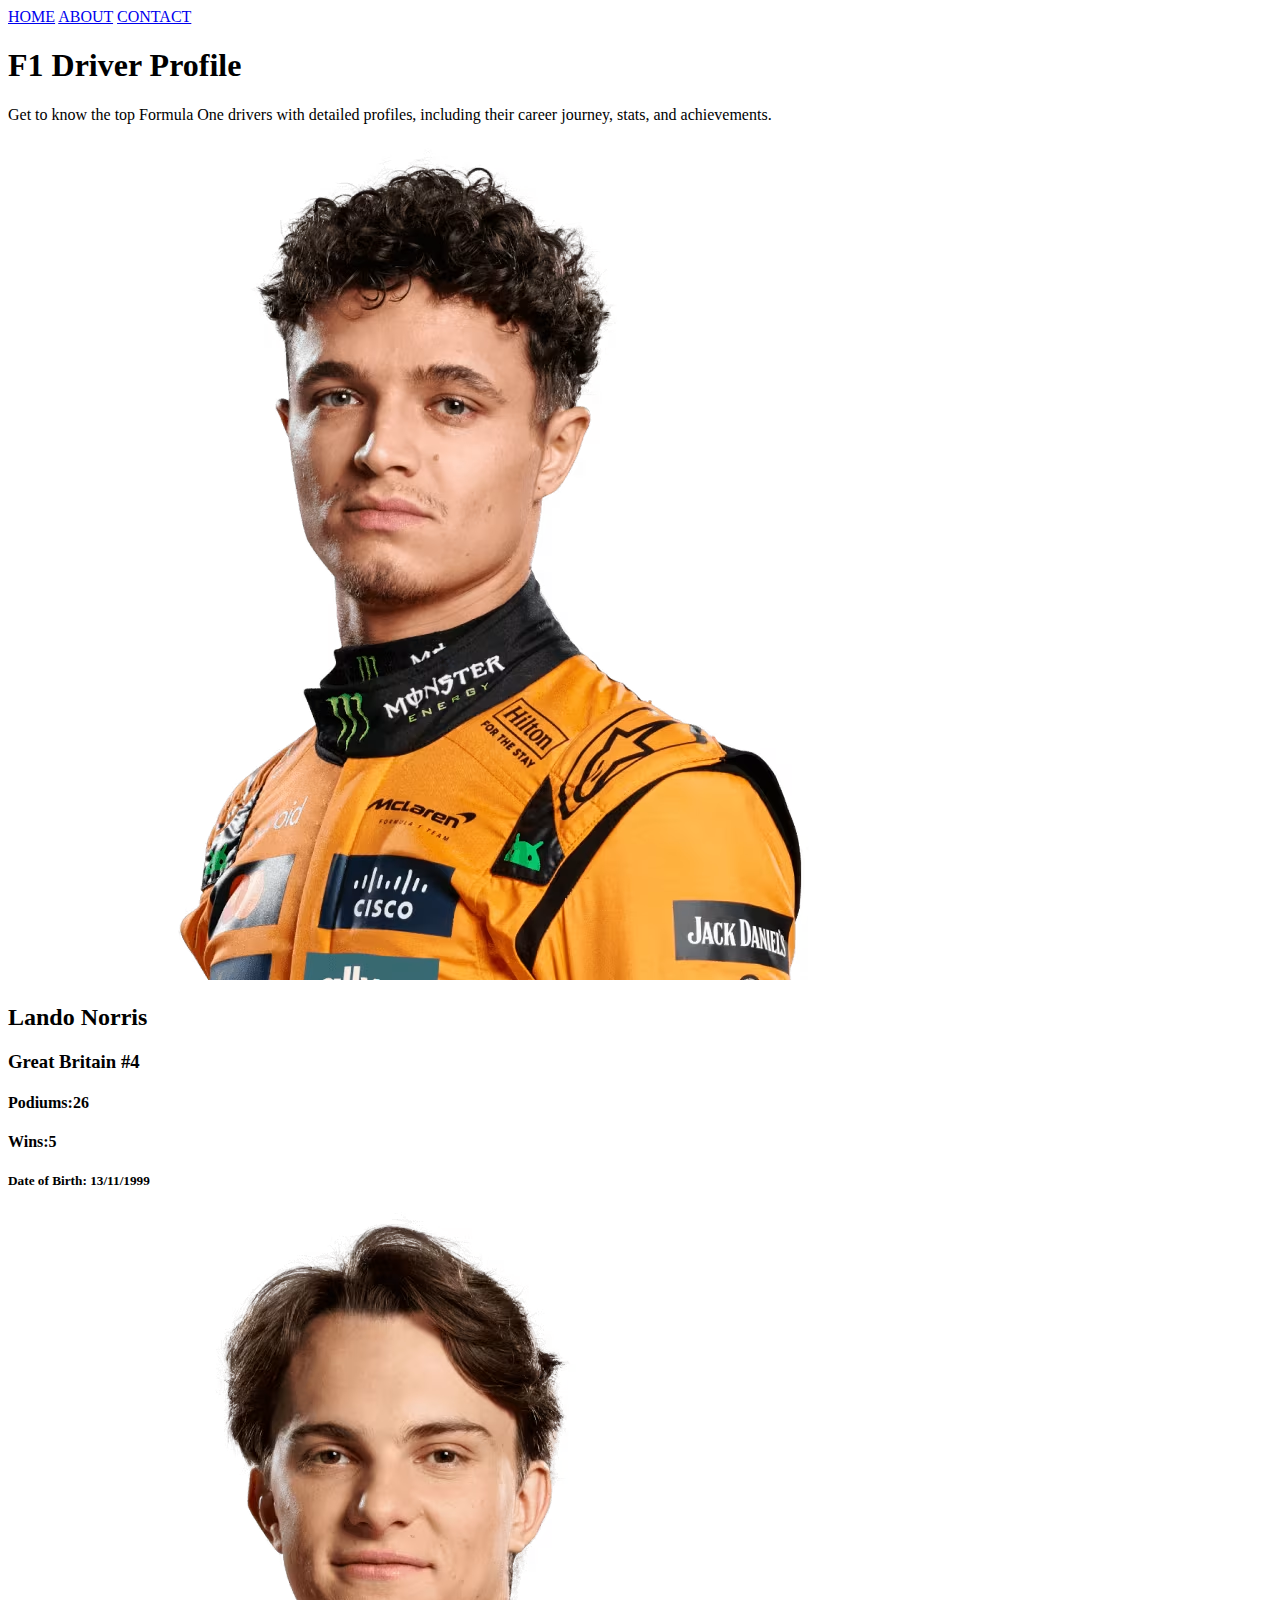
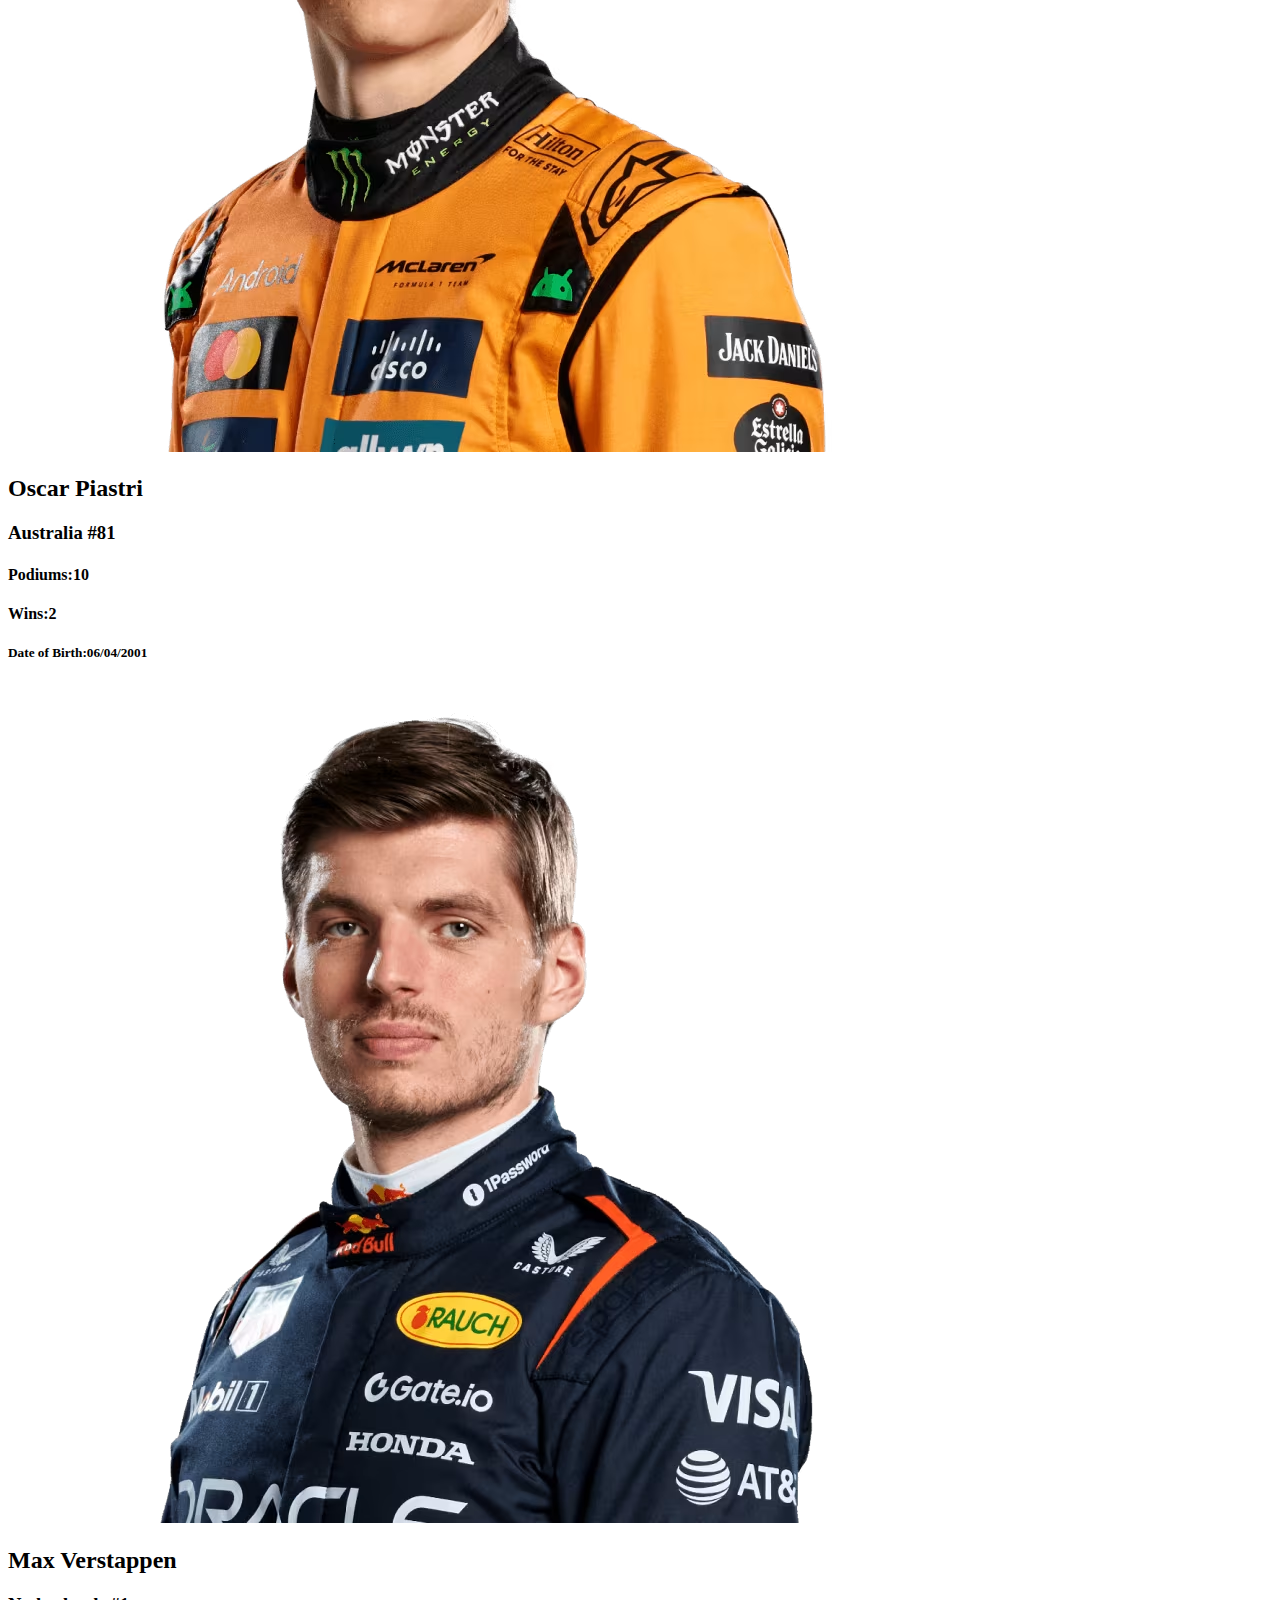
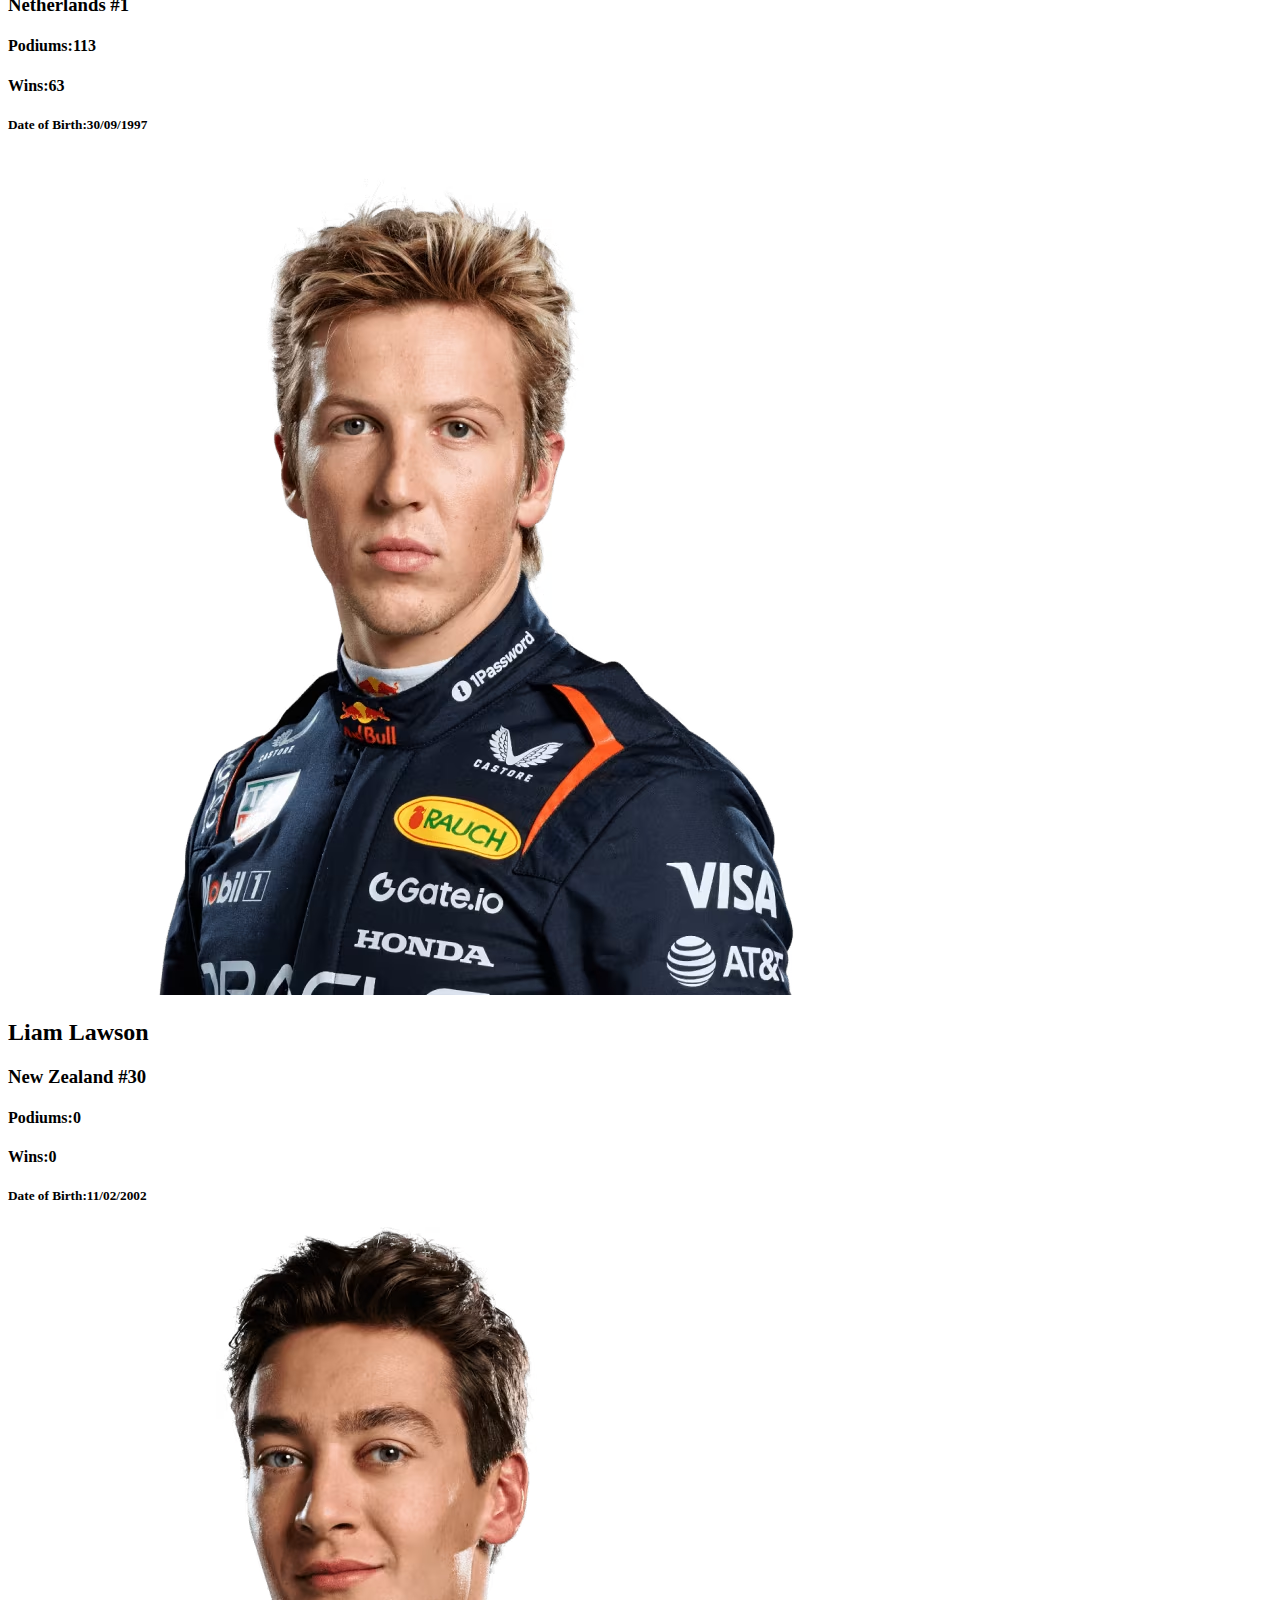
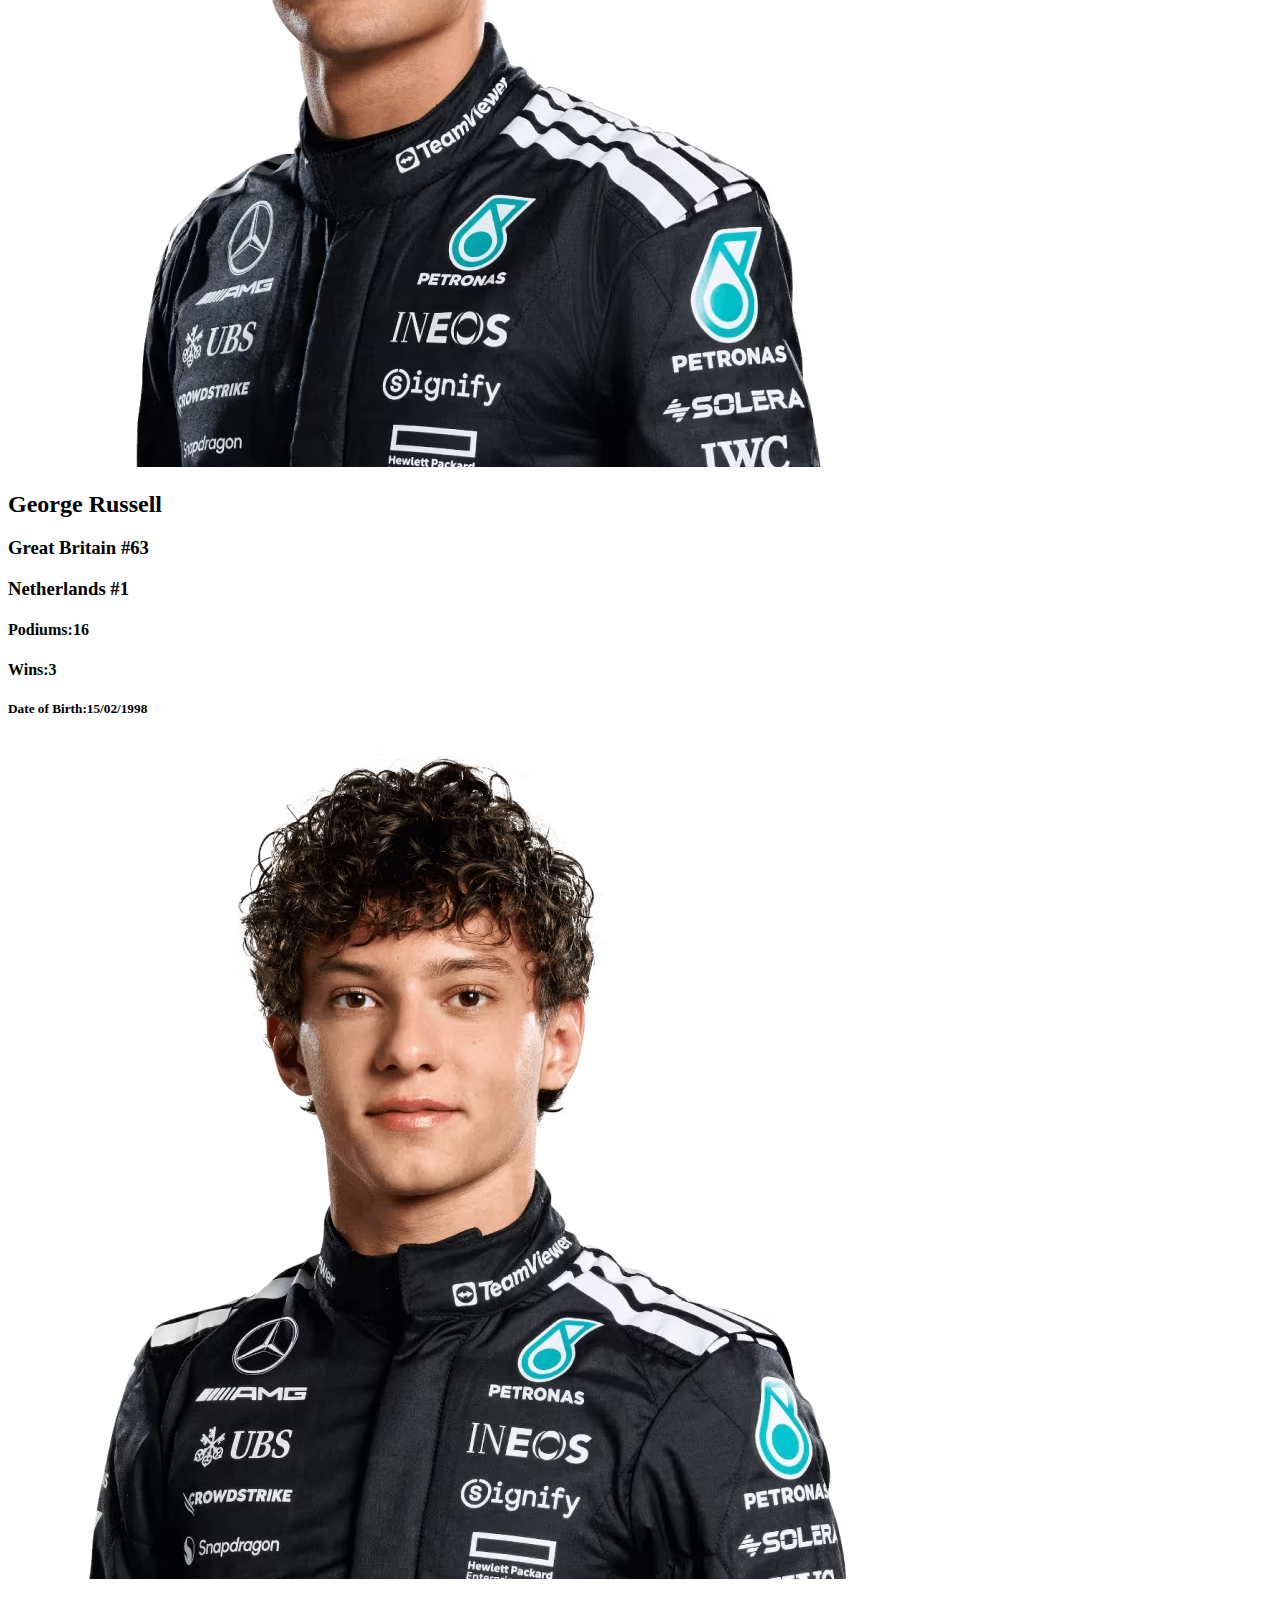
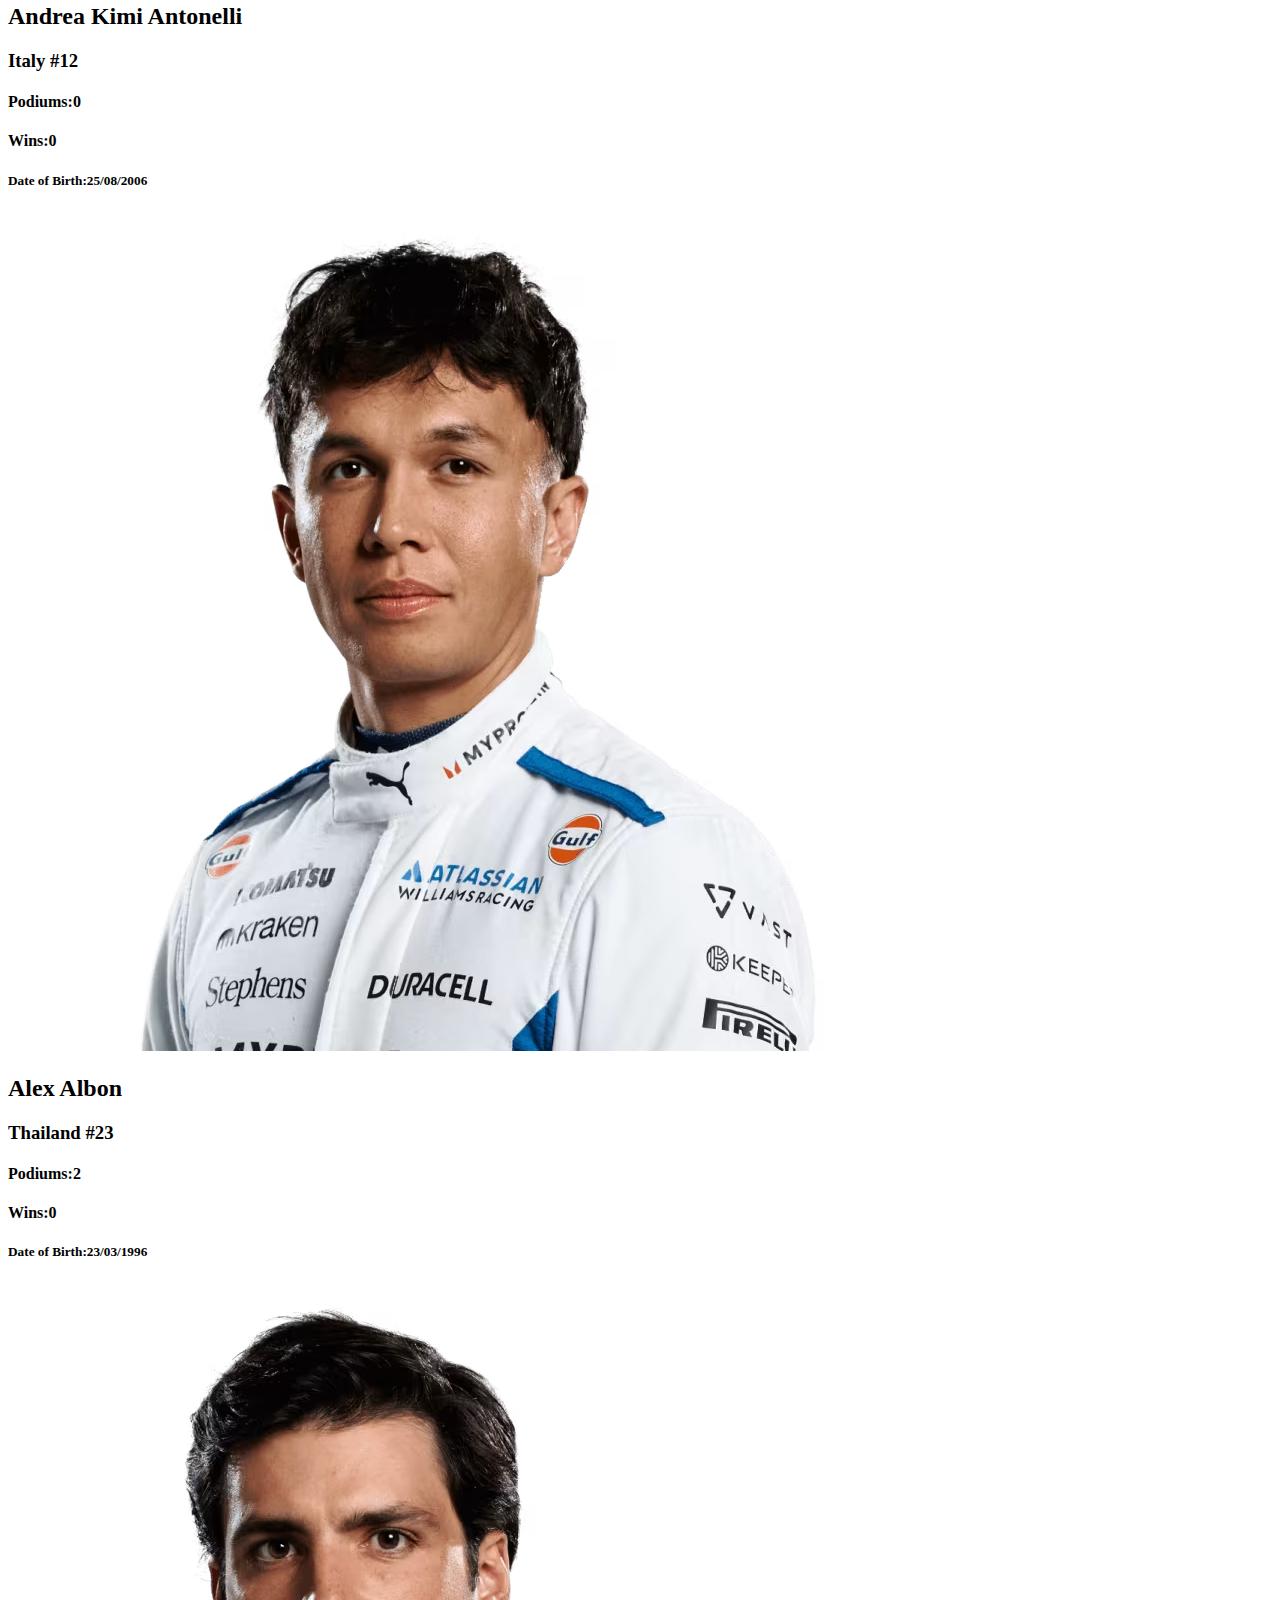
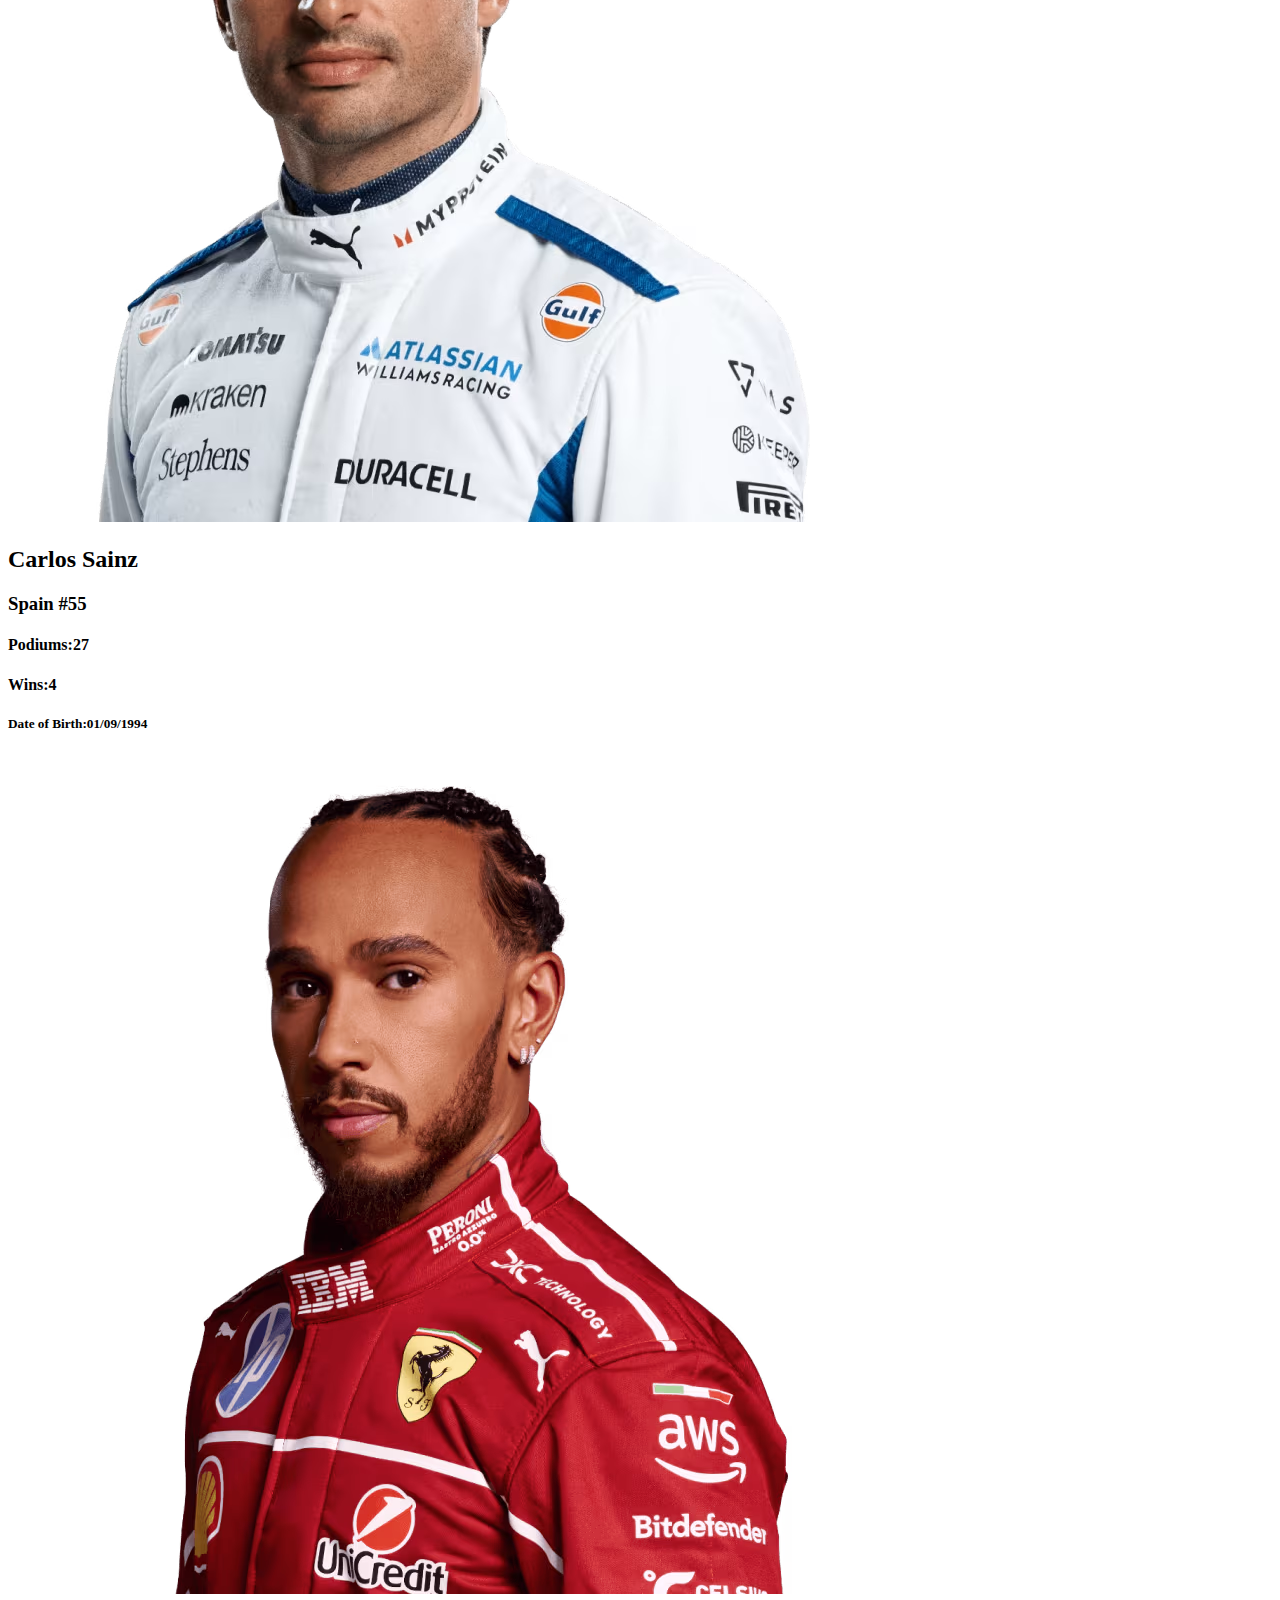
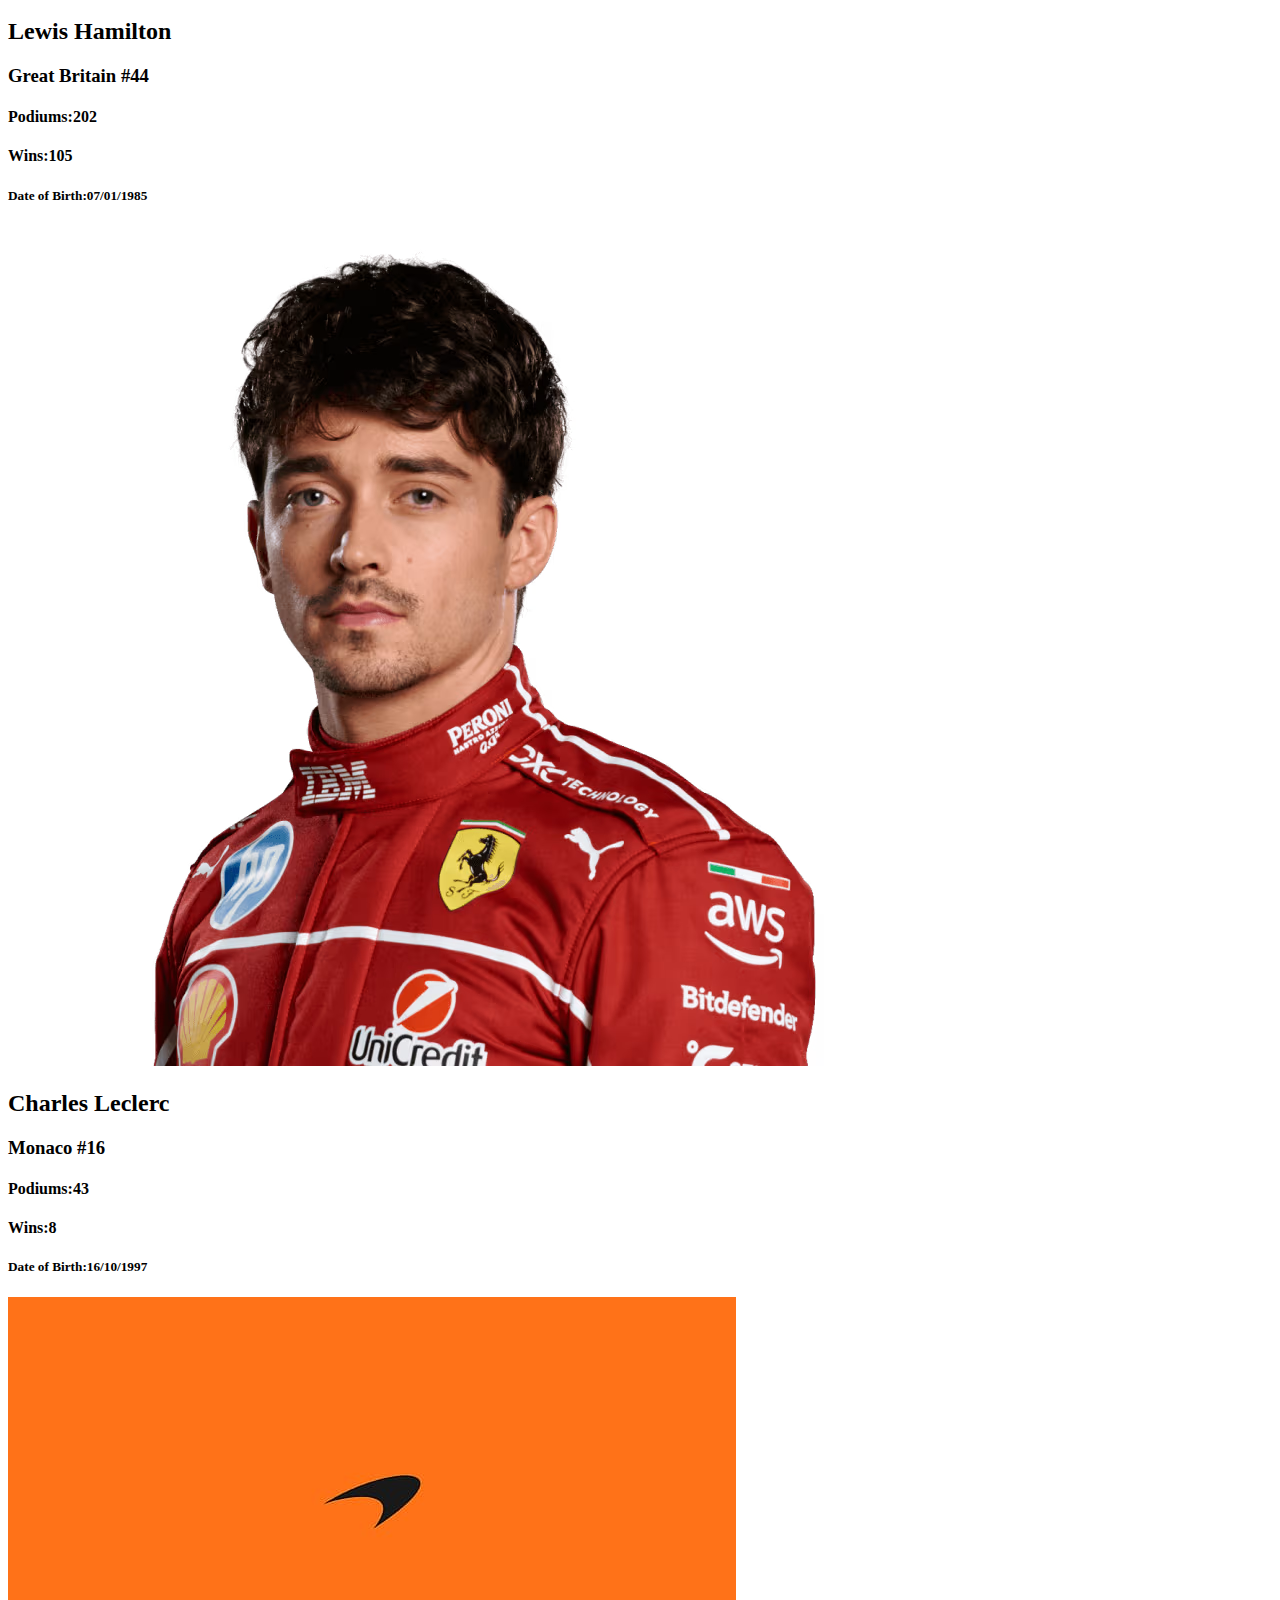
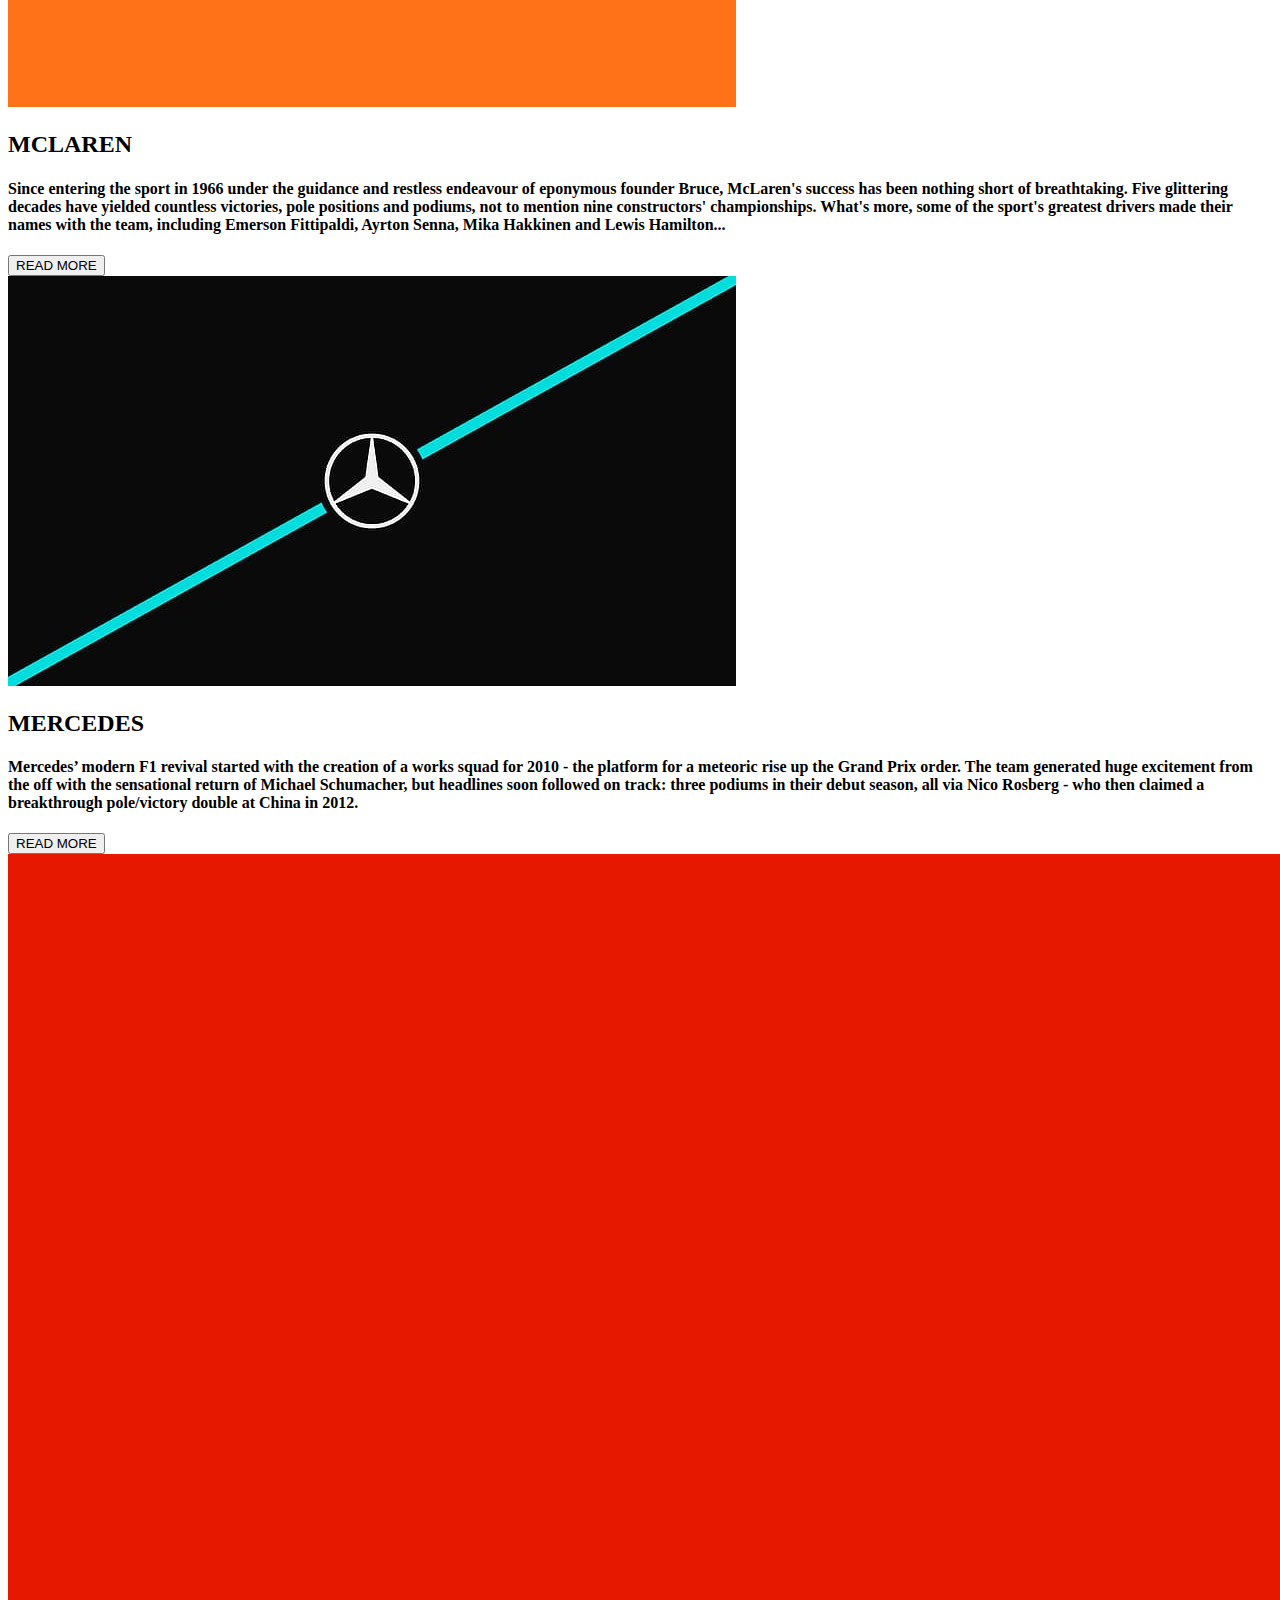
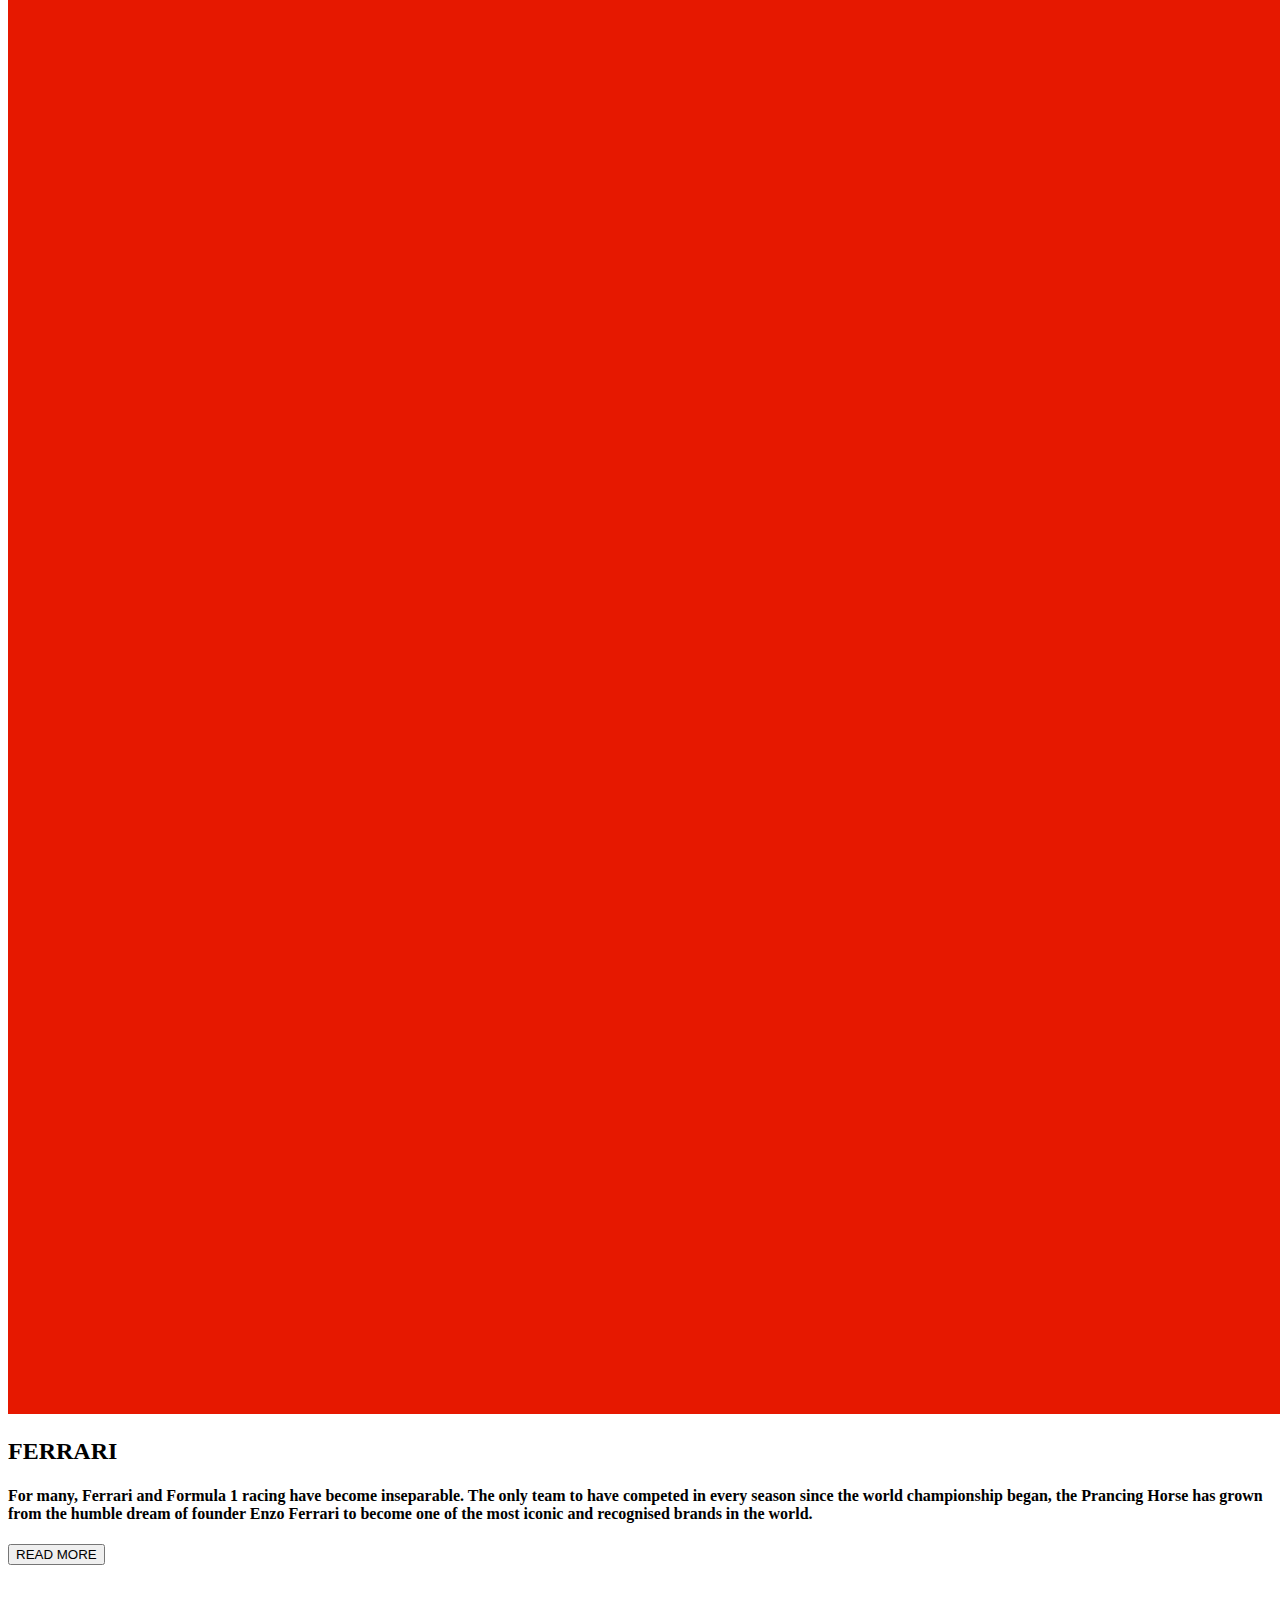
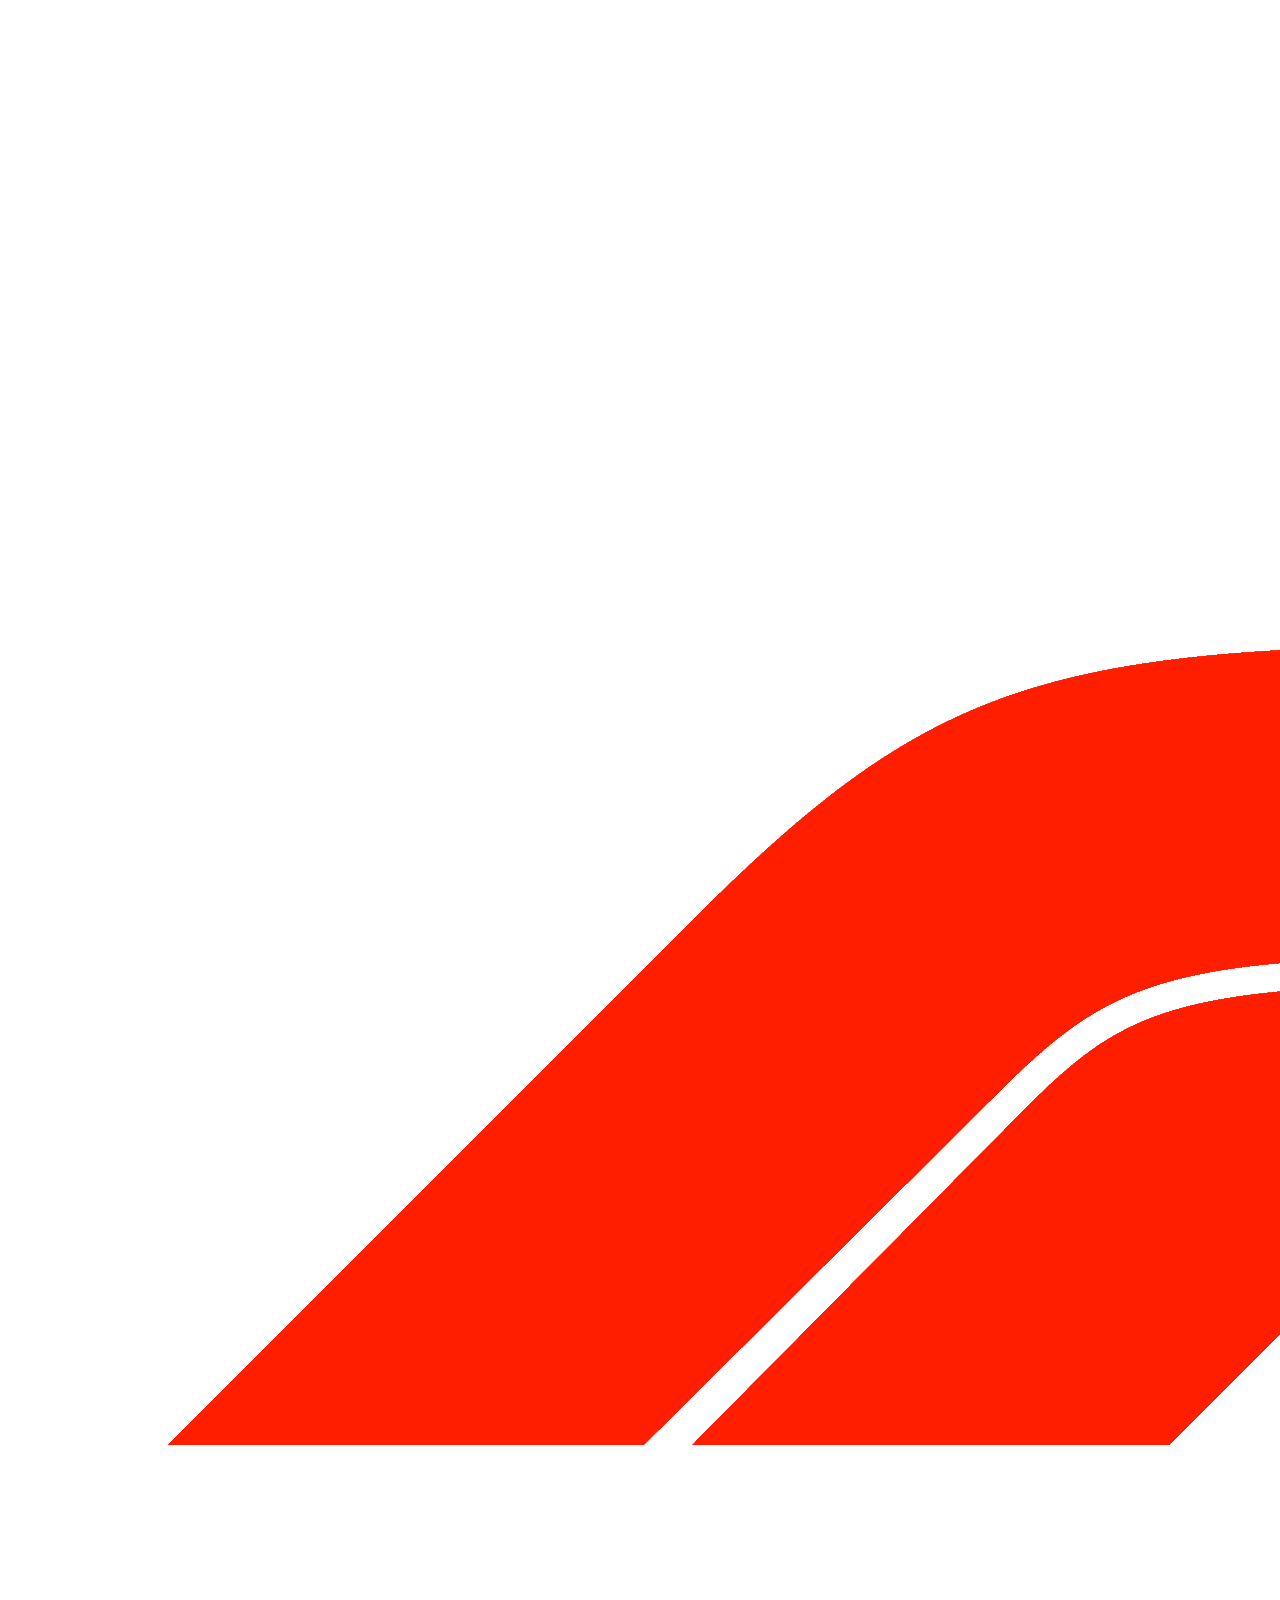
==== about.html @ 9f8935da "initial commit" ====
<!DOCTYPE html>
<html lang="en">
<head>
    <meta charset="UTF-8">
    <meta name="viewport" content="width=device-width, initial-scale=1.0">
    <title>About</title>
</head>
<link rel="stylesheet" href="About.css">
<body>
    
<div class="section-one">
    <div class="header">
        <a href="HOme.html">HOME</a>
        <a href="about.html">ABOUT</a>
        <a href="contact.html">CONTACT</a>
    </div>
</div>


<div class="About">
    <div class="box">
        <h1 class="f1">F1 Driver Profile</h1>
        <p> Get to know the top Formula One drivers with detailed profiles, including their career journey, stats, and achievements. </p>
        </div>
    </div>





    <div class="section-two">
        <div class="box">
                <img src="Lando.avif" alt="">
            </div>
            <div class="box">
                <h2 class="mc">Lando Norris</h2>
                <h3>Great Britain #4</h3>
                <h4>Podiums:26</h4>
                <h4>Wins:5</h4>
                <h5>Date of Birth: 13/11/1999</h5>
                
            
            </div>
            
    
            <div class="box">
                <img src="oscpia01.avif" alt="">
            </div>
            <div class="box">
                <h2 class="mc">Oscar Piastri </h2>
                <h3>Australia #81</h3>
                <h4>Podiums:10</h4>
                <h4>Wins:2</h4>
                <h5>Date of Birth:06/04/2001</h5>
            
            </div>
        </div>

        <div class="section-two">
            <div class="box">
                    <img src="maxver01.avif" alt="">
                </div>
                <div class="box">
                    <h2 class="rbc">Max Verstappen</h2>
                    <h3>Netherlands #1</h3>
                    <h4>Podiums:113</h4>
                    <h4>Wins:63</h4>
                    <h5>Date of Birth:30/09/1997</h5>
                
                </div>
        
                <div class="box">
                    <img src="lialaw01.avif" alt="">
                </div>
                <div class="box">
                    <h2 class="rbc">Liam Lawson</h2>
                    <h3>New Zealand #30</h3>
                    
                    <h4>Podiums:0</h4>
                    <h4>Wins:0</h4>
                    <h5>Date of Birth:11/02/2002</h5>
                
                </div>
            </div>

            <div class="section-two">
                <div class="box">
                        <img src="georus01.avif" alt="">
                    </div>
                    <div class="box">
                        <h2 class="mer">George Russell</h2>
                        <h3>Great Britain #63</h3>
                        <h3>Netherlands #1</h3>
                        <h4>Podiums:16</h4>
                        <h4>Wins:3</h4>
                        <h5>Date of Birth:15/02/1998</h5>
                    
                    </div>
            
                    <div class="box">
                        <img src="andant01.avif" alt="">
                    </div>
                    <div class="box">
                        <h2 class="mer">Andrea Kimi Antonelli</h2>
                        <h3>Italy #12</h3>
                        <h4>Podiums:0</h4>
                        <h4>Wins:0</h4>
                        <h5>Date of Birth:25/08/2006</h5>
                    
                    
                    </div>
                </div>

                <div class="section-two">
                    <div class="box">
                            <img src="alealb01.avif" alt="">
                        </div>
                        <div class="box">
                            <h2 class="wil">Alex Albon</h2>
                            <h3>Thailand #23</h3>
                            <h4>Podiums:2</h4>
                            <h4>Wins:0</h4>
                            <h5>Date of Birth:23/03/1996</h5>
                    
                        
                        </div>
                
                        <div class="box">
                            <img src="carsai01.avif" alt="">
                        </div>
                        <div class="box">
                            <h2 class="wil">Carlos Sainz</h2>
                            <h3>Spain #55</h3>
                            <h4>Podiums:27</h4>
                            <h4>Wins:4</h4>
                            <h5>Date of Birth:01/09/1994</h5>
                    
                        
                        </div>
                    </div>
                    <div class="section-two">
                        <div class="box">
                            <img src="lewham01.avif" alt="">
                        </div>
                        <div class="box">
                            <h2 class="fr">Lewis Hamilton</h2>
                            <h3>Great Britain #44</h3>
                            <h4>Podiums:202</h4>
                            <h4>Wins:105</h4>
                            <h5>Date of Birth:07/01/1985</h5>
                         
                        </div>
                
                        <div class="box">
                            <img src="chalec01.avif" alt="">
                        </div>
                        <div class="box"> <h2 class="fr">Charles Leclerc</h2>
                            <h3>Monaco #16</h3>
                            <h4>Podiums:43</h4>
                            <h4>Wins:8</h4>
                            <h5>Date of Birth:16/10/1997</h5>
                        </div>
                            

                    </div>
                    <div class="slider"></div>
                        
                                

            
                 
                 <div class="section-three">
                    <div class="box1">
                        <img src="MACLARENss.jpg" alt="">
                        <h2>MCLAREN</h2>
                        <h4>Since entering the sport in 1966 under the guidance and restless endeavour of eponymous founder Bruce, McLaren's success has been nothing short of breathtaking. Five glittering decades have yielded countless victories, pole positions and podiums, not to mention nine constructors' championships. What's more, some of the sport's greatest drivers made their names with the team, including Emerson Fittipaldi, Ayrton Senna, Mika Hakkinen and Lewis Hamilton...</h4>
                        <button>READ MORE</button>
                    </div>
                   
                    
            
                    <div class="box1">
                        <img src="mercbackground.jpg" alt="">
                        <h2>MERCEDES</h2>
                        <h4>Mercedes’ modern F1 revival started with the creation of a works squad for 2010 - the platform for a meteoric rise up the Grand Prix order. The team generated huge excitement from the off with the sensational return of Michael Schumacher, but headlines soon followed on track: three podiums in their debut season, all via Nico Rosberg - who then claimed a breakthrough pole/victory double at China in 2012. </h4>
                        <button>READ MORE</button>
                    </div>
                    

                    <div class="box1">
                        <img src="ferraribackground.jpg" alt="">
                    <h2>FERRARI</h2>
                    <h4>For many, Ferrari and Formula 1 racing have become inseparable. The only team to have competed in every season since the world championship began, the Prancing Horse has grown from the humble dream of founder Enzo Ferrari to become one of the most iconic and recognised brands in the world.</h4> 
                    <button>READ MORE</button> 
                  </div>
                 </div>
                   
                    


            

                        
                 </div>
                 <div class="s4">
                     <div class="box11">
                        <div class="pic">
                             <img class="poster" src="f1logo.png" alt="">
                            </div>
                       
                    </div>
                
                    <div class="box1">
                        <h1>Formula 1</h1>
                        <p class="desc-4">The world’s premier motorsport competition, known for its high-speed races, cutting-edge technology, and elite drivers. With races held on iconic tracks around the world, F1 combines speed, skill, and strategy to create an electrifying experience for fans.</p>
                            
                    </div>
                   
                </div>
                <div class="rights">
                    <h4>© 2003-2025 Formula One World Championship Limited</h4>
                   </div>

                
            
             
                

</body>
</html>
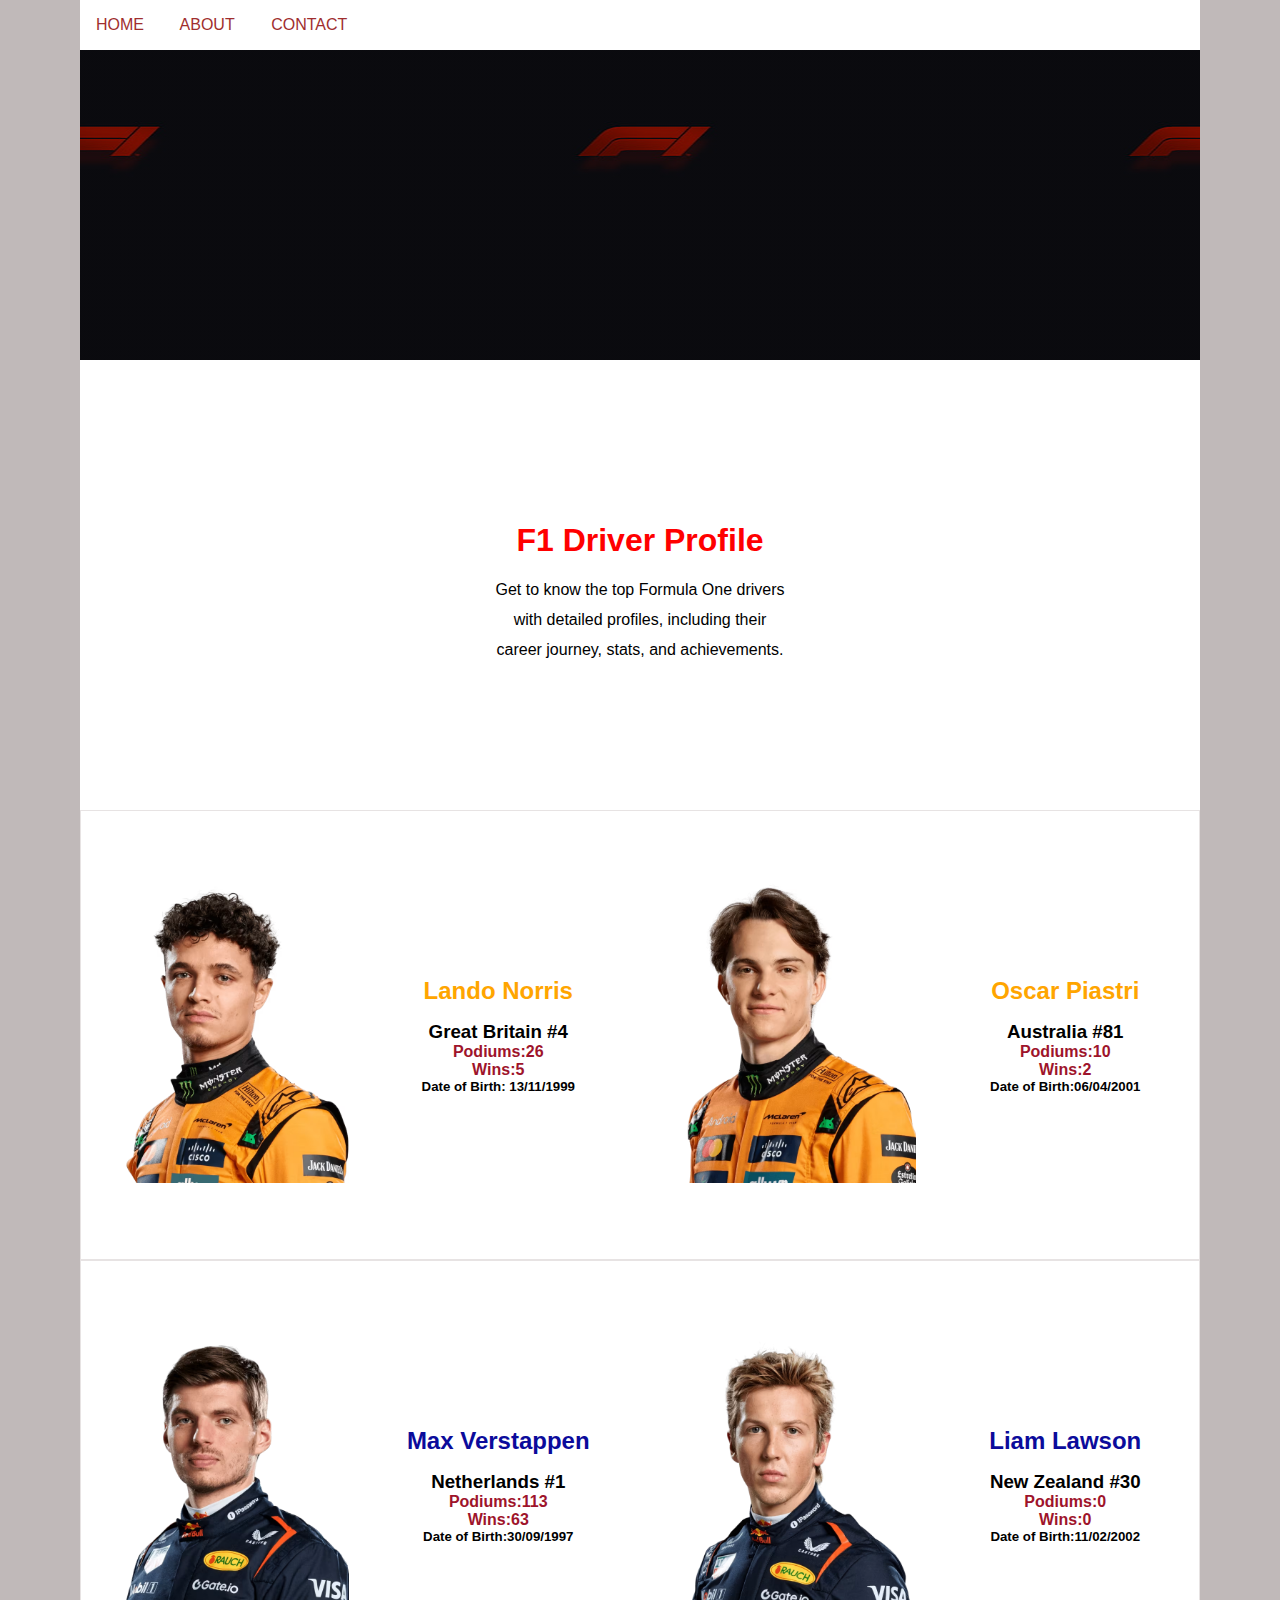
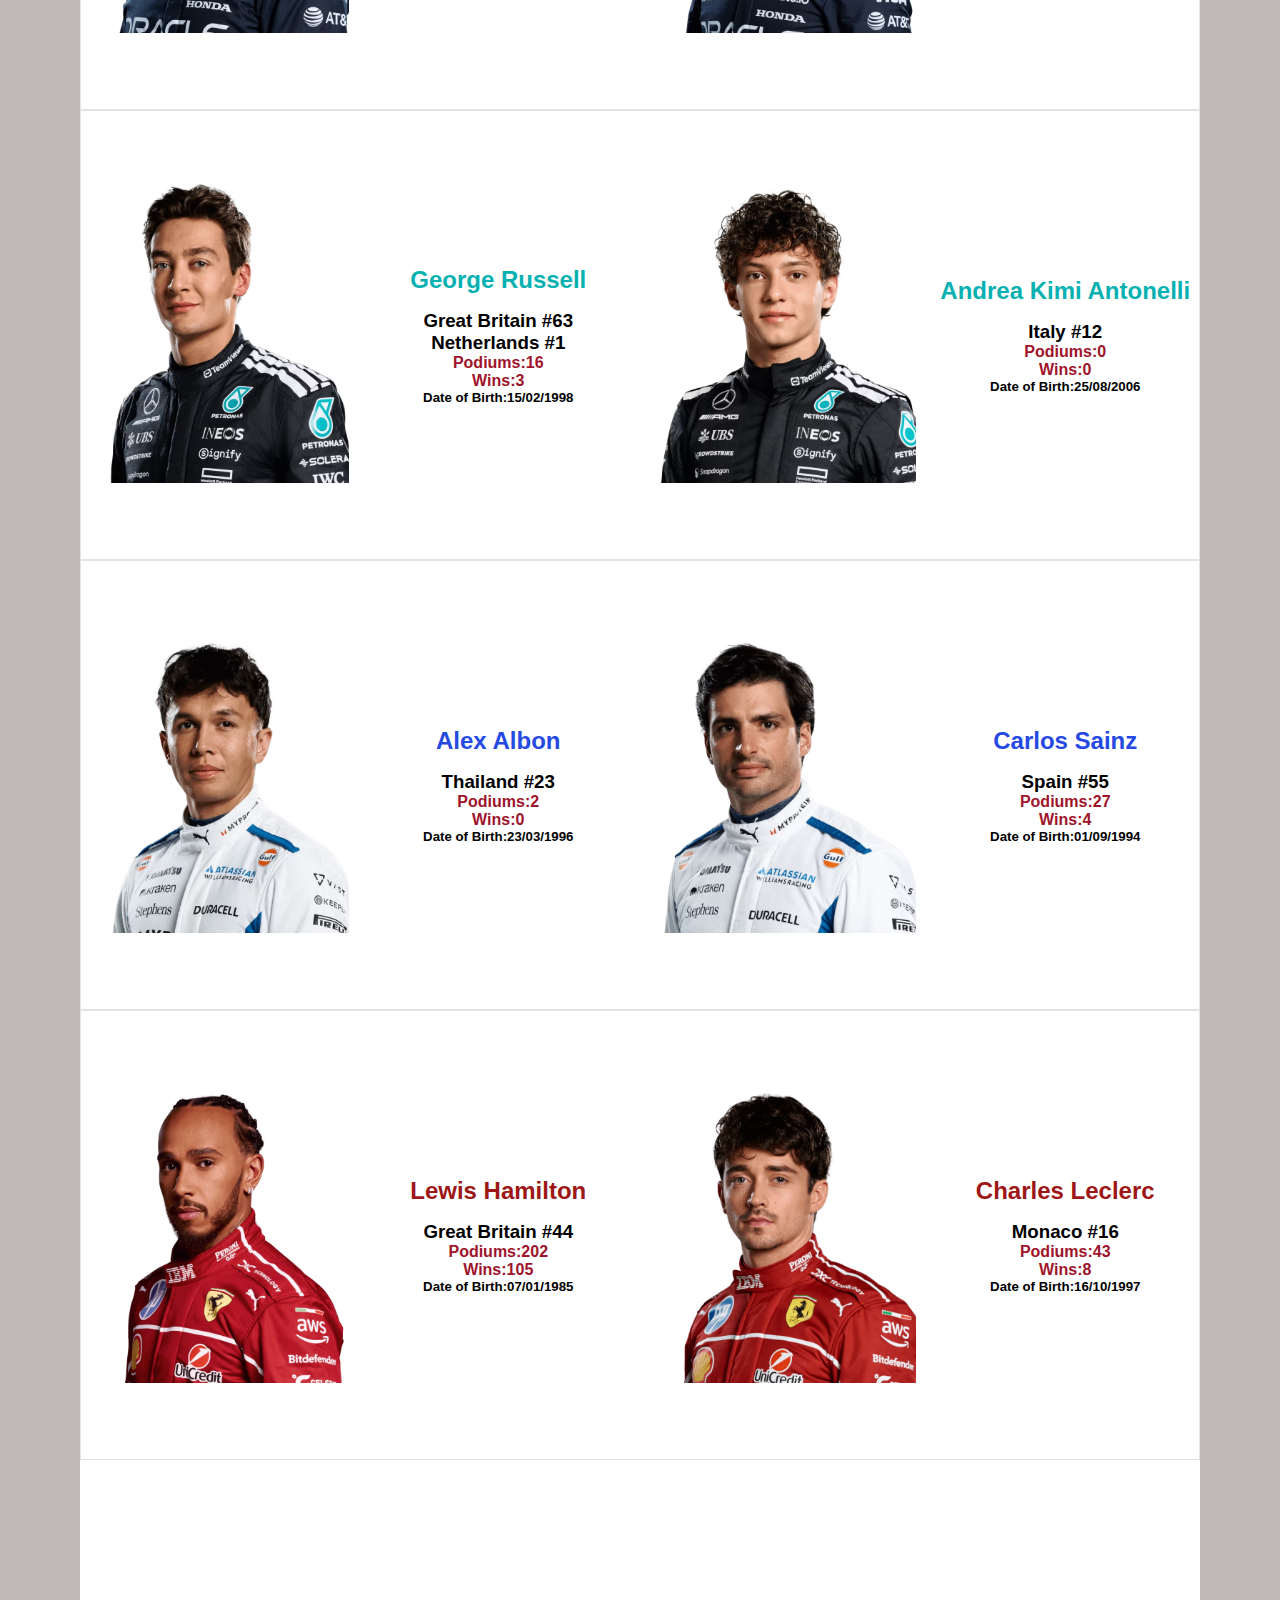
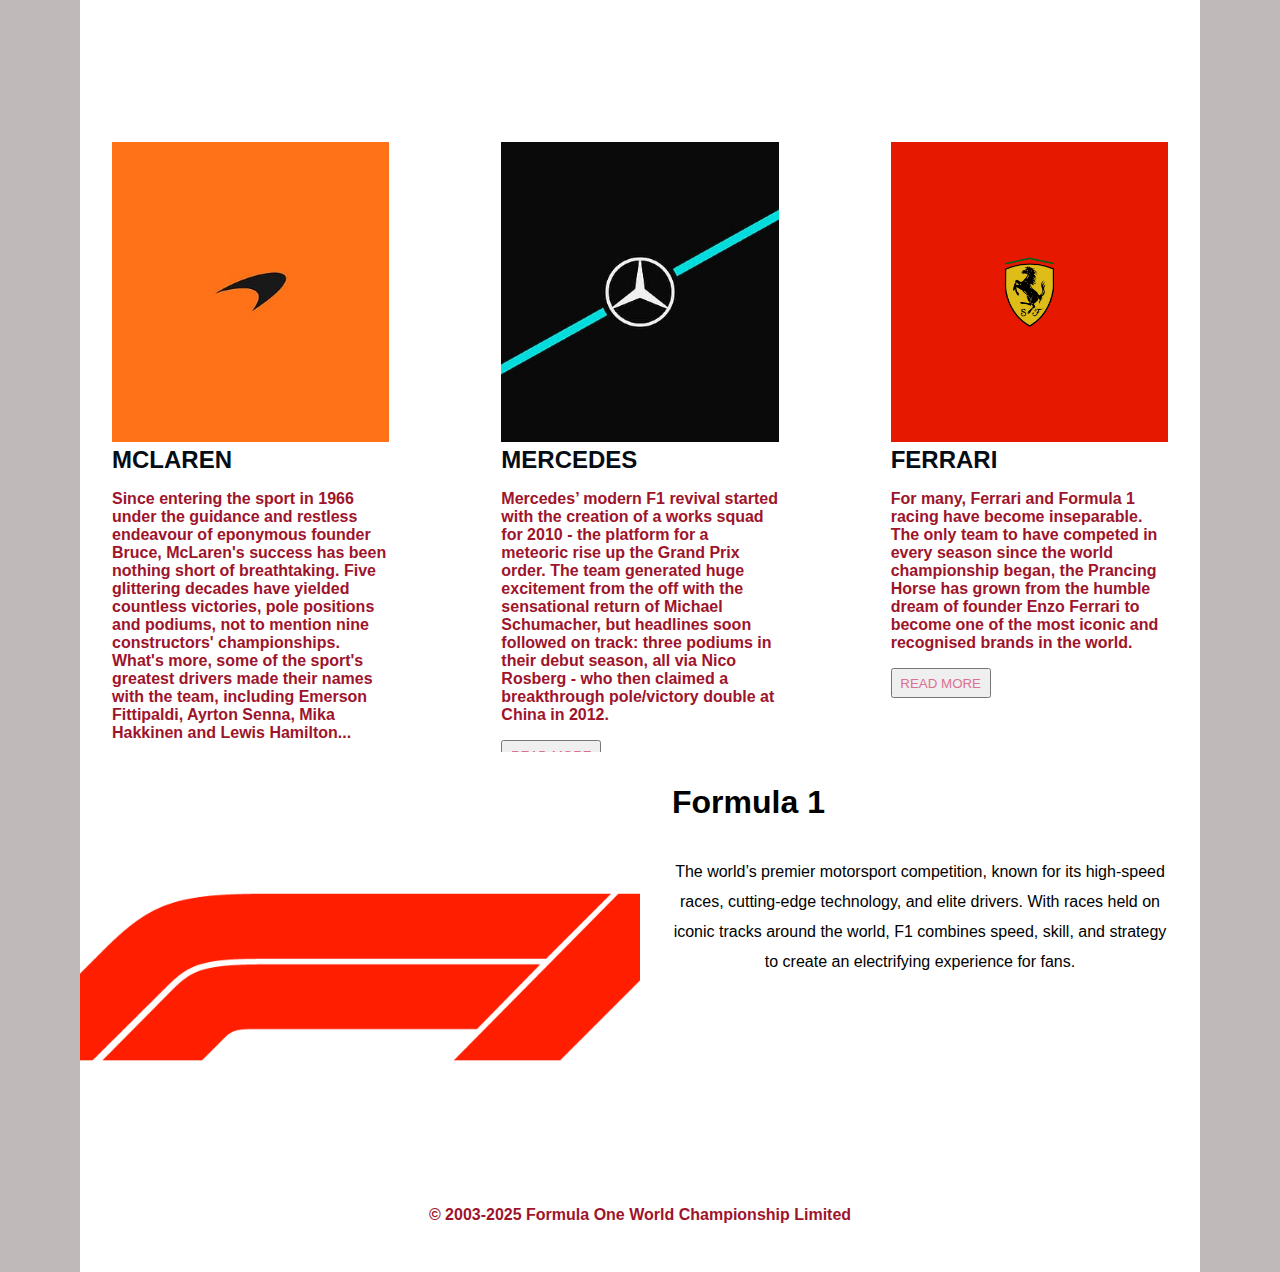
==== commit 5ccd5a5d: "Update about.html" ====
--- a/about.html
+++ b/about.html
@@ -5,7 +5,7 @@
     <meta name="viewport" content="width=device-width, initial-scale=1.0">
     <title>About</title>
 </head>
-<link rel="stylesheet" href="About.css">
+<link rel="stylesheet" href="about.css">
 <body>
     
 <div class="section-one">
--- a/about.css
+++ b/about.css
@@ -0,0 +1,231 @@
+*{
+    margin: 0;
+    padding:0;
+    box-sizing: border-box;
+    font-family: sans-serif;
+}
+.section-one {
+width: 100%;
+height: 40vh;
+background-image: radial-gradient(rgba(0,0,0,0.5),rgba(0,0,0,0.5)),url('logogogo.jpg');
+background-position: center;
+object-fit: cover;
+background-attachment: fixed;
+
+
+
+}
+
+.header{
+    padding: 1rem;
+    background-color: rgb(248, 248, 248);
+    background-image: url(f1logo.png);
+}
+a{
+    color: rgb(160, 46, 46);
+    text-decoration: none;
+    padding-right: 2rem;
+ 
+}
+.f1{
+    font-size: xx-large;
+    color: red;
+    
+}
+
+.section-two{
+    width: 100%;
+    height: 50vh;
+    display: flex;
+    justify-content: center;
+    align-items: center;
+    gap: 1rem;
+background-color: white;
+    border: 1px solid rgb(231, 227, 227);
+}
+
+.About{
+    width: 100%;
+    height: 50vh;
+    display: flex;
+    justify-content: center;
+    align-items: center;
+    padding-top: 2rem;
+    background-color: rgb(255, 255, 255);
+}
+.box{
+    width: 300px;
+    text-align: center;
+ 
+
+ }
+ .fr{
+    color: rgb(158, 23, 23);
+ }
+ .wil{
+    color: rgb(38, 73, 228);
+ }
+ .mer{
+    color: rgb(7, 177, 177)
+ }
+ .rbc{
+    color: rgb(11, 11, 155);
+ }
+.mc{
+    color: orange;
+}
+
+
+
+h4{
+    color: rgb(158, 20, 43);
+}
+
+ h2{
+    padding-bottom: 1rem;
+    color: rgb(6, 13, 20) ;
+ }
+
+ h1{
+    padding-bottom: 1rem;
+ }
+
+
+ p{
+    padding-bottom: 1rem;
+    line-height: 30px;
+    text-align: center;
+  
+  
+ }
+
+ .s4{
+    width: 100%;
+    display: grid;
+    grid-template-columns: repeat(2,1fr);
+    grid-auto-rows: minmax(300px);
+    padding-top: 4rem;
+
+
+}
+
+.pic{
+    object-position: start ;
+}
+
+.box1{
+    
+    padding-top: 30rem;
+    
+}
+.desc-4{
+    padding-top: 20px;
+}
+button{
+    width: 100px;
+    height: 30px;
+    color: palevioletred;
+    margin-top: 1rem;
+}
+
+
+
+
+    body{
+        margin-left: 80px;
+        margin-right: 80px;
+       
+       background-color: rgb(192, 185, 185);
+      }
+
+
+.section-three{
+    width: 100%;
+    height: 50vh;
+    display: grid;
+    grid-template-columns: repeat(3,1fr);
+    grid-auto-rows: minmax(300px);
+    justify-content: center;
+   
+   
+    gap: 3rem;
+    background-color: rgb(255, 255, 255);
+   
+}
+.slider{
+    width: 100%;
+    height: 250px;
+    align-items: center;
+    background-color: white;
+   
+   background-image: url(bannerrr.jpg);
+    background-attachment: fixed;
+}
+.s4{
+    width: 100%;
+    display: grid;
+    grid-template-columns: repeat(2,1fr);
+    grid-auto-rows: minmax(300px);
+    padding-top: 12rem;
+    background-color: white;
+
+
+}
+.poster{
+   width: 100%;
+   height: 50vh;
+   background-color: white;
+}
+
+
+.pic{
+    object-position: start ;
+}
+
+.box1{
+    padding: 2rem;
+    
+}
+.desc-4{
+    padding-top: 20px;
+}
+
+img{
+    width: 100%;
+    height: 300px;
+    object-fit: cover;
+}
+.rights{
+    background-color: white;
+    justify-content: center;
+    text-align: center;
+    padding-bottom: 3rem;
+    color: grey;
+ }
+
+@media (max-width: 1025px) {
+    .section-two{
+        grid-template-columns: repeat(2, 1fr);
+
+    }
+    
+}
+
+@media (max-width:500px) {
+    .section-two{
+        grid-template-columns: repeat(1, 1fr);
+
+    }
+
+    .section-two{
+        grid-template-columns: (1,1fr);
+        padding: 1rem;
+    }
+    
+}
+
+
+
+
+
+
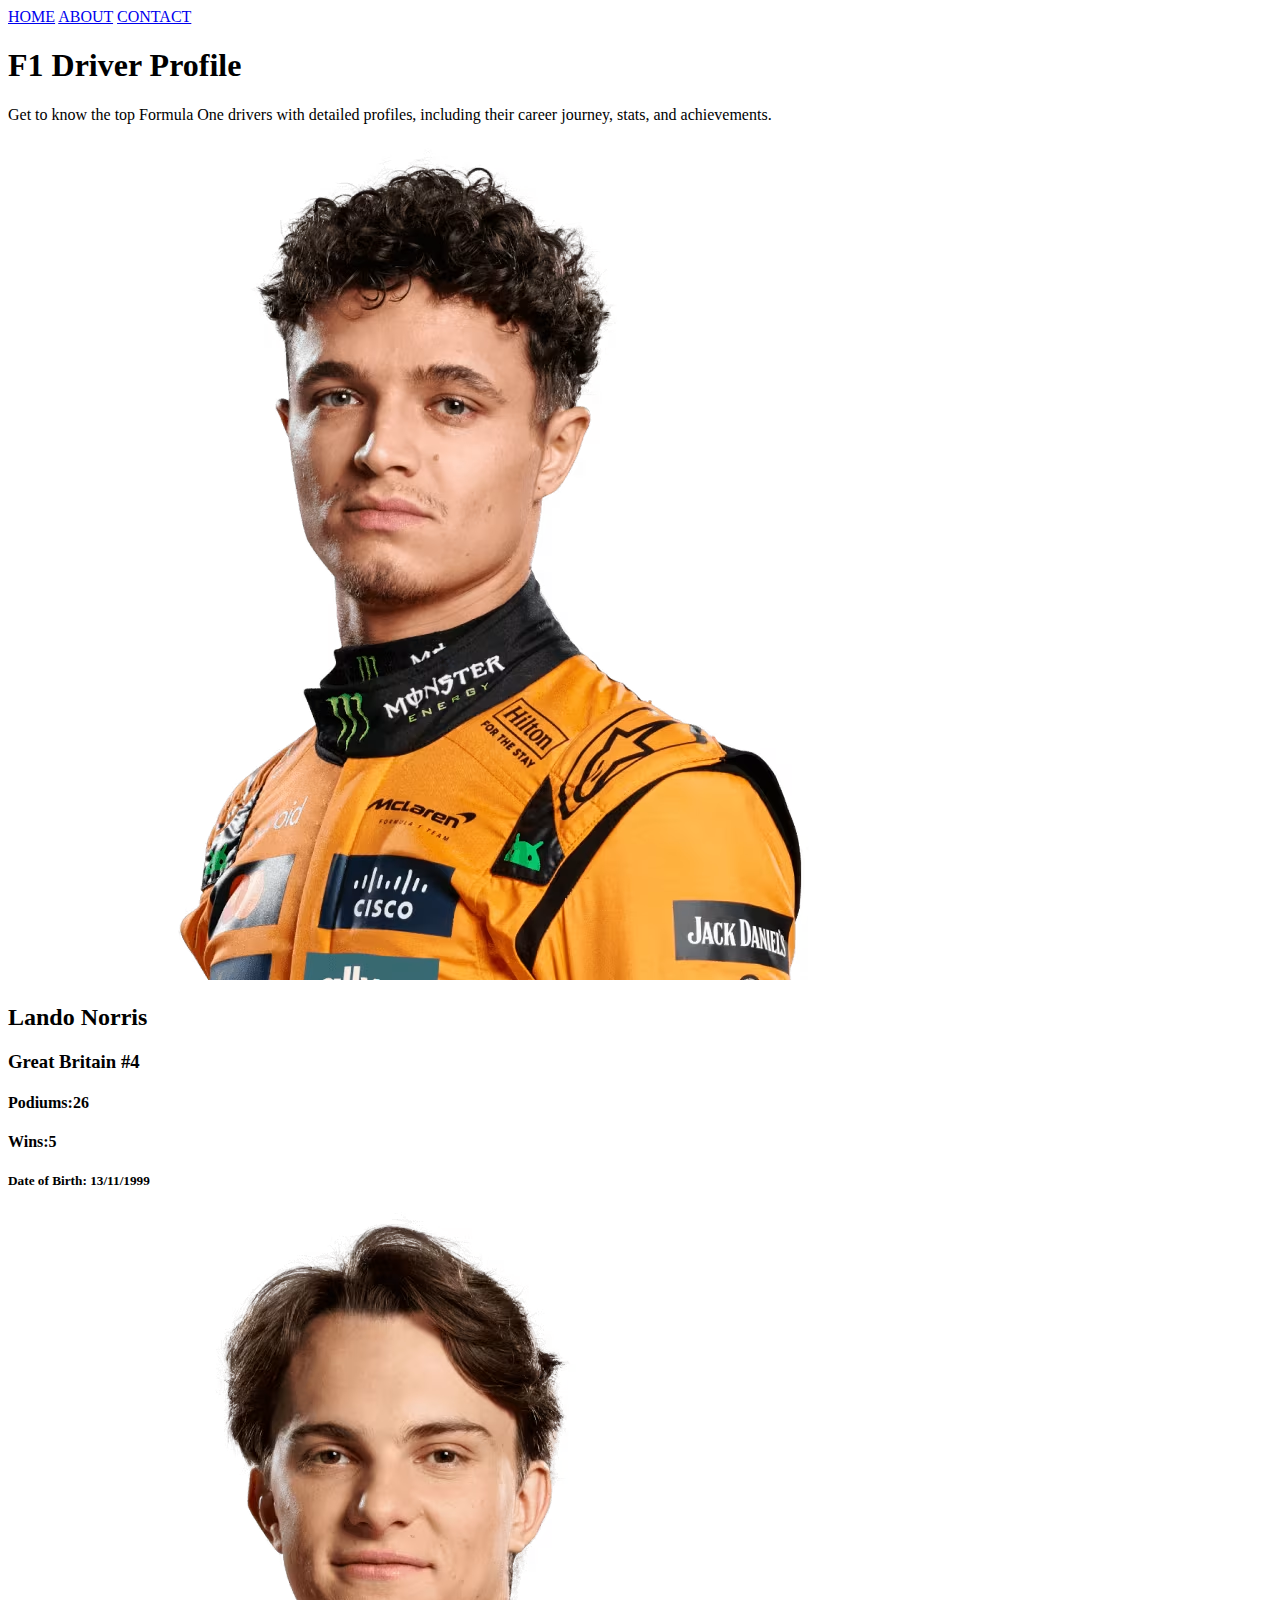
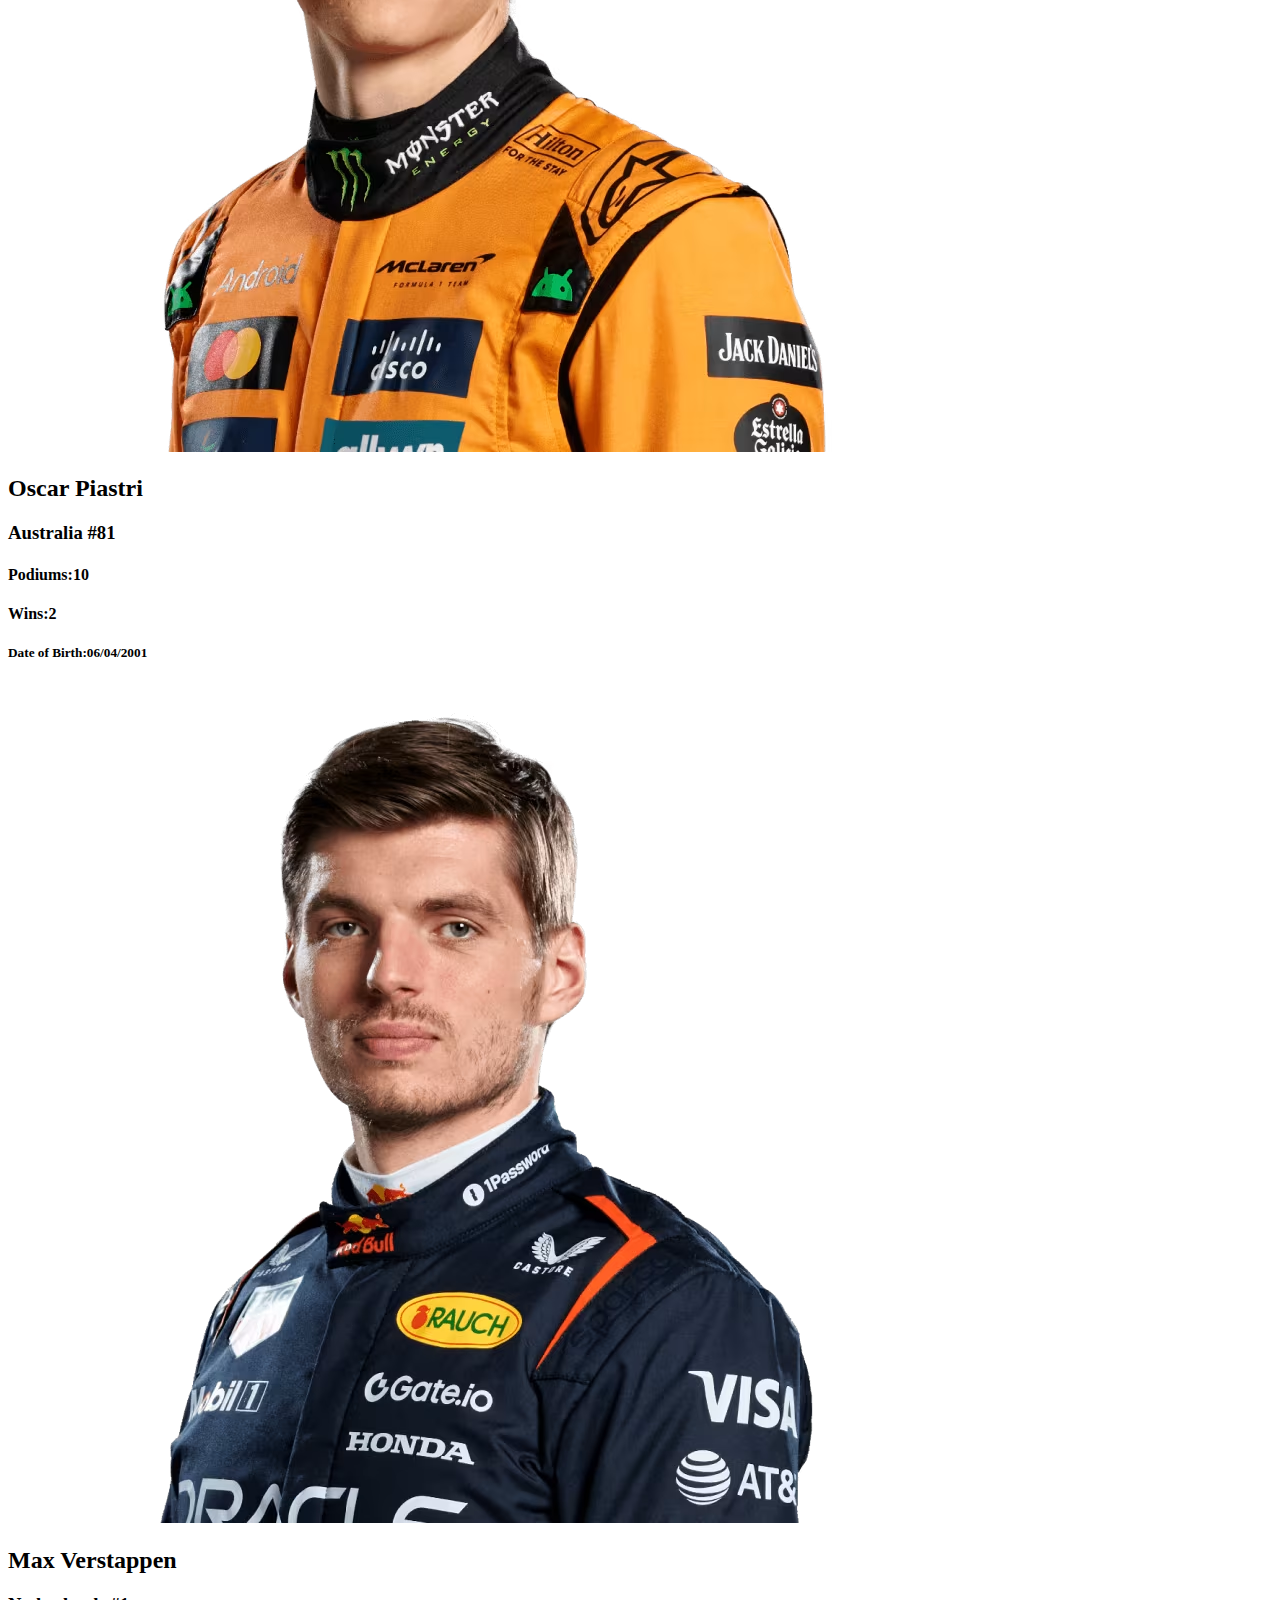
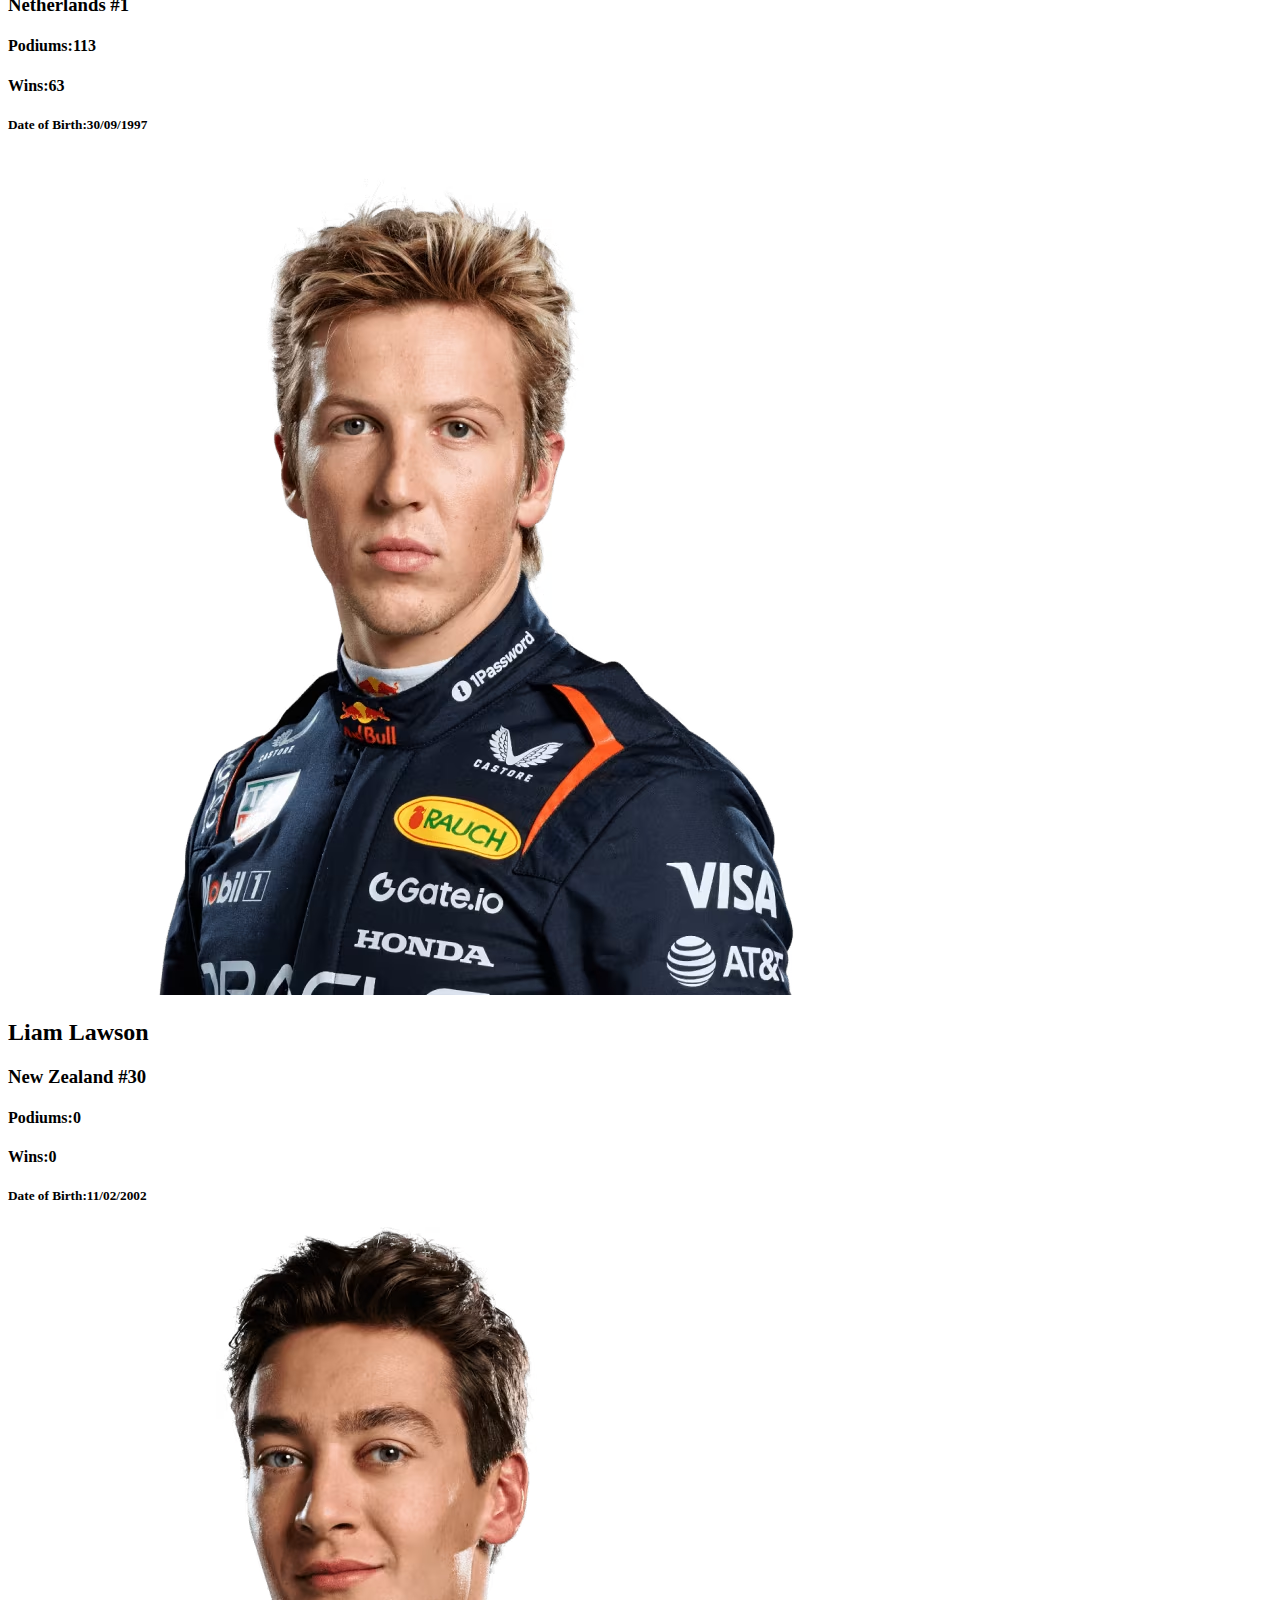
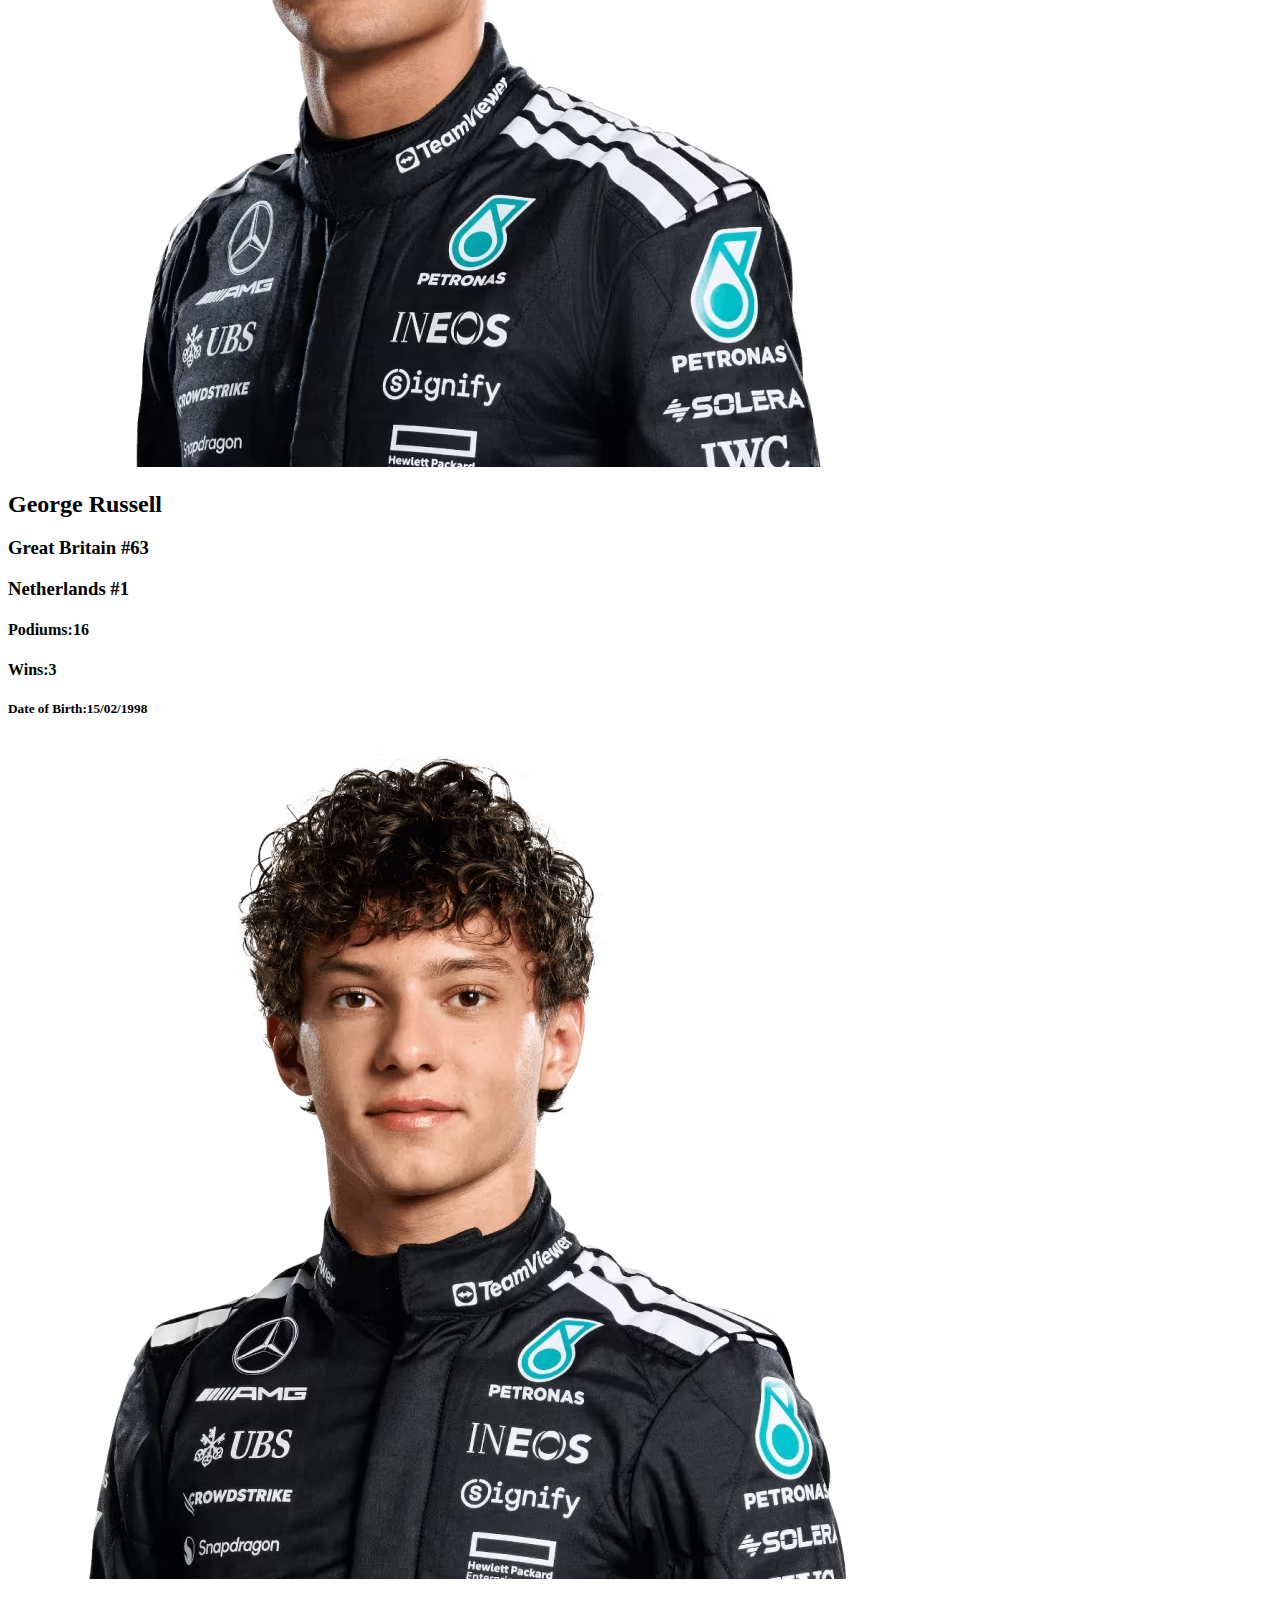
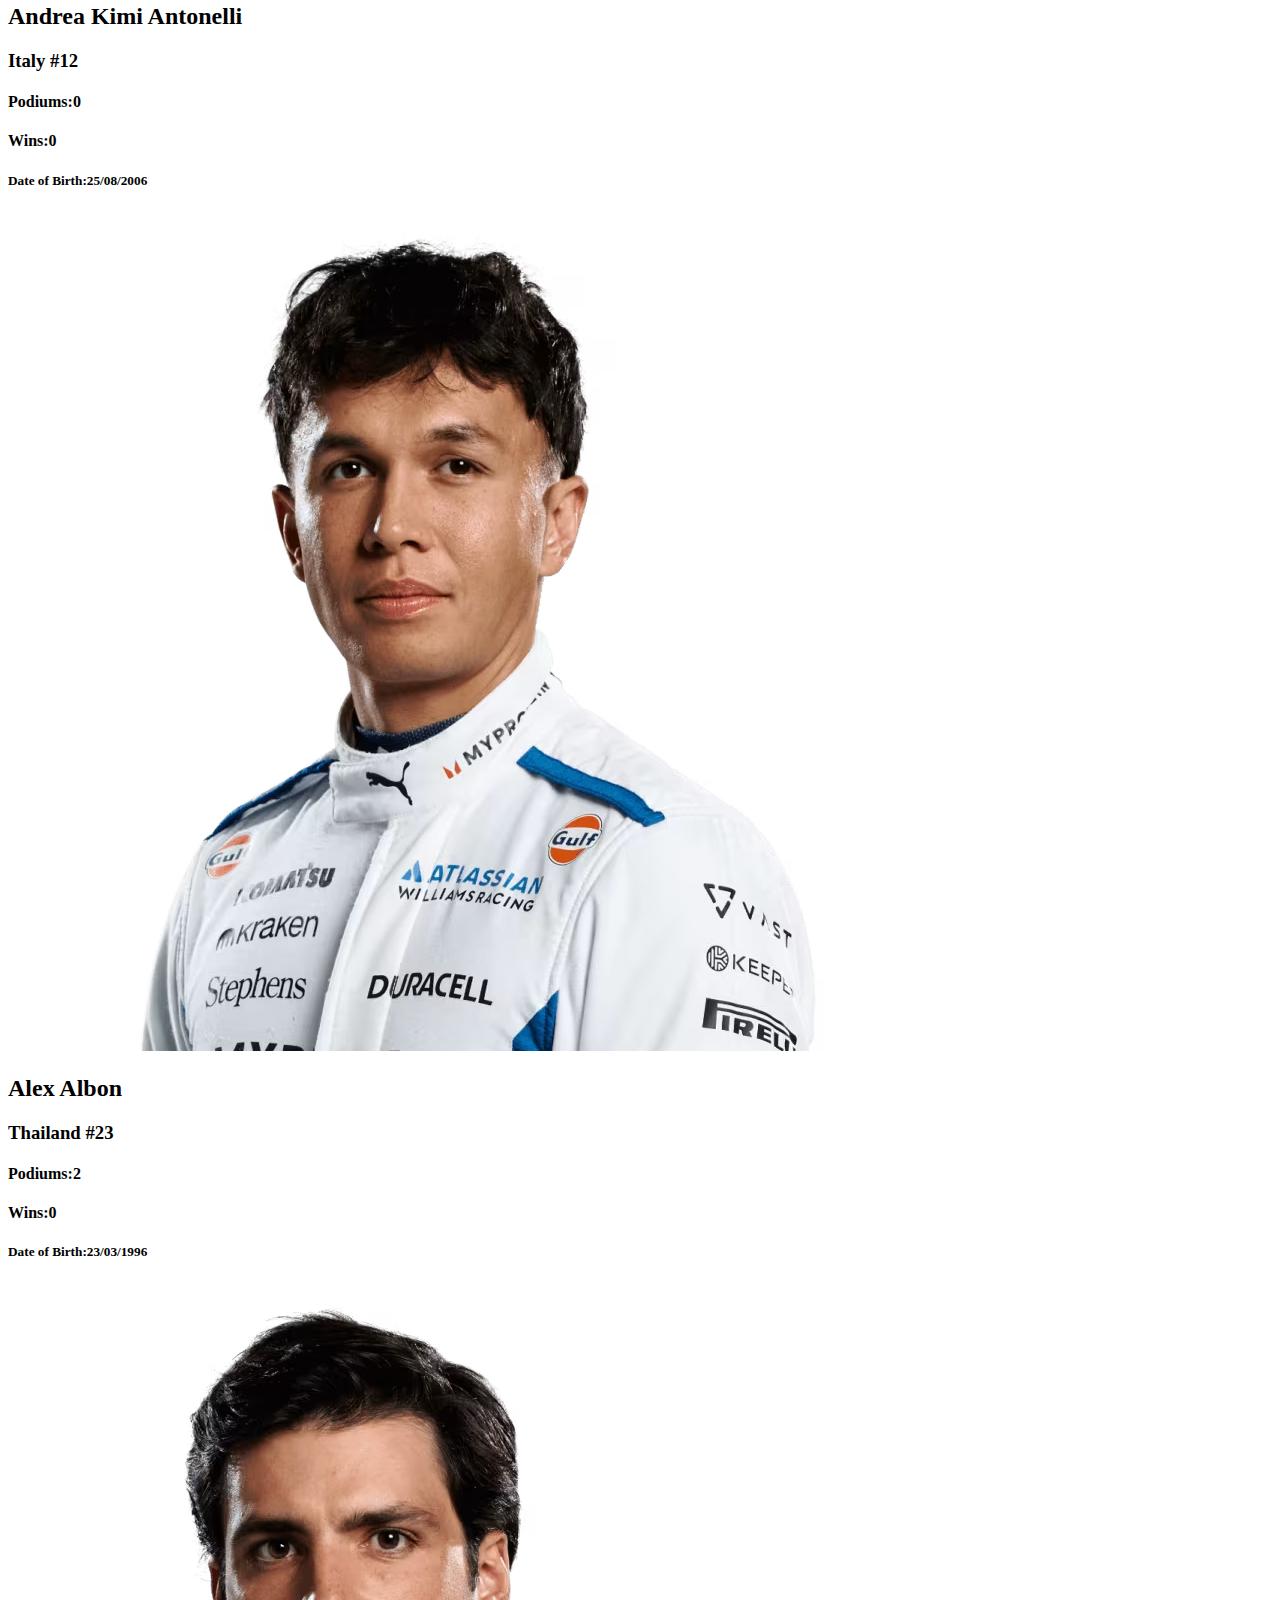
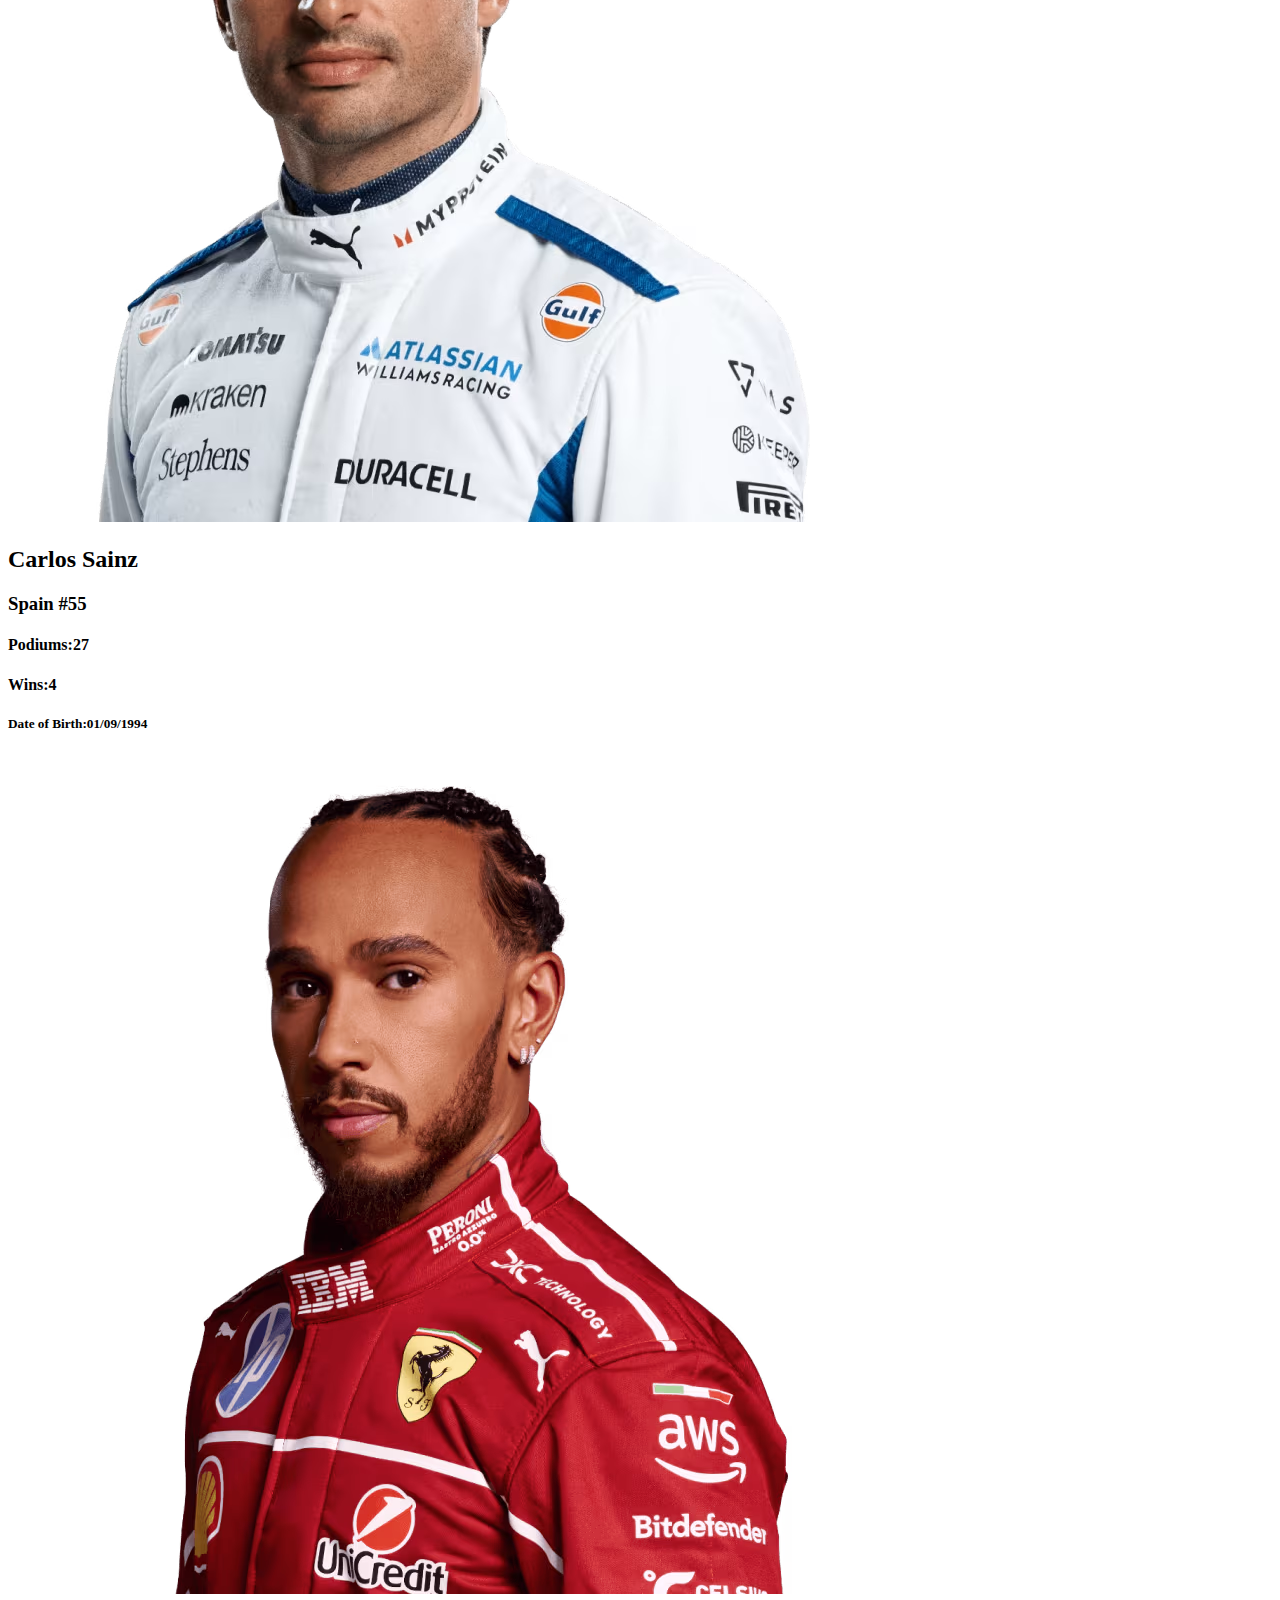
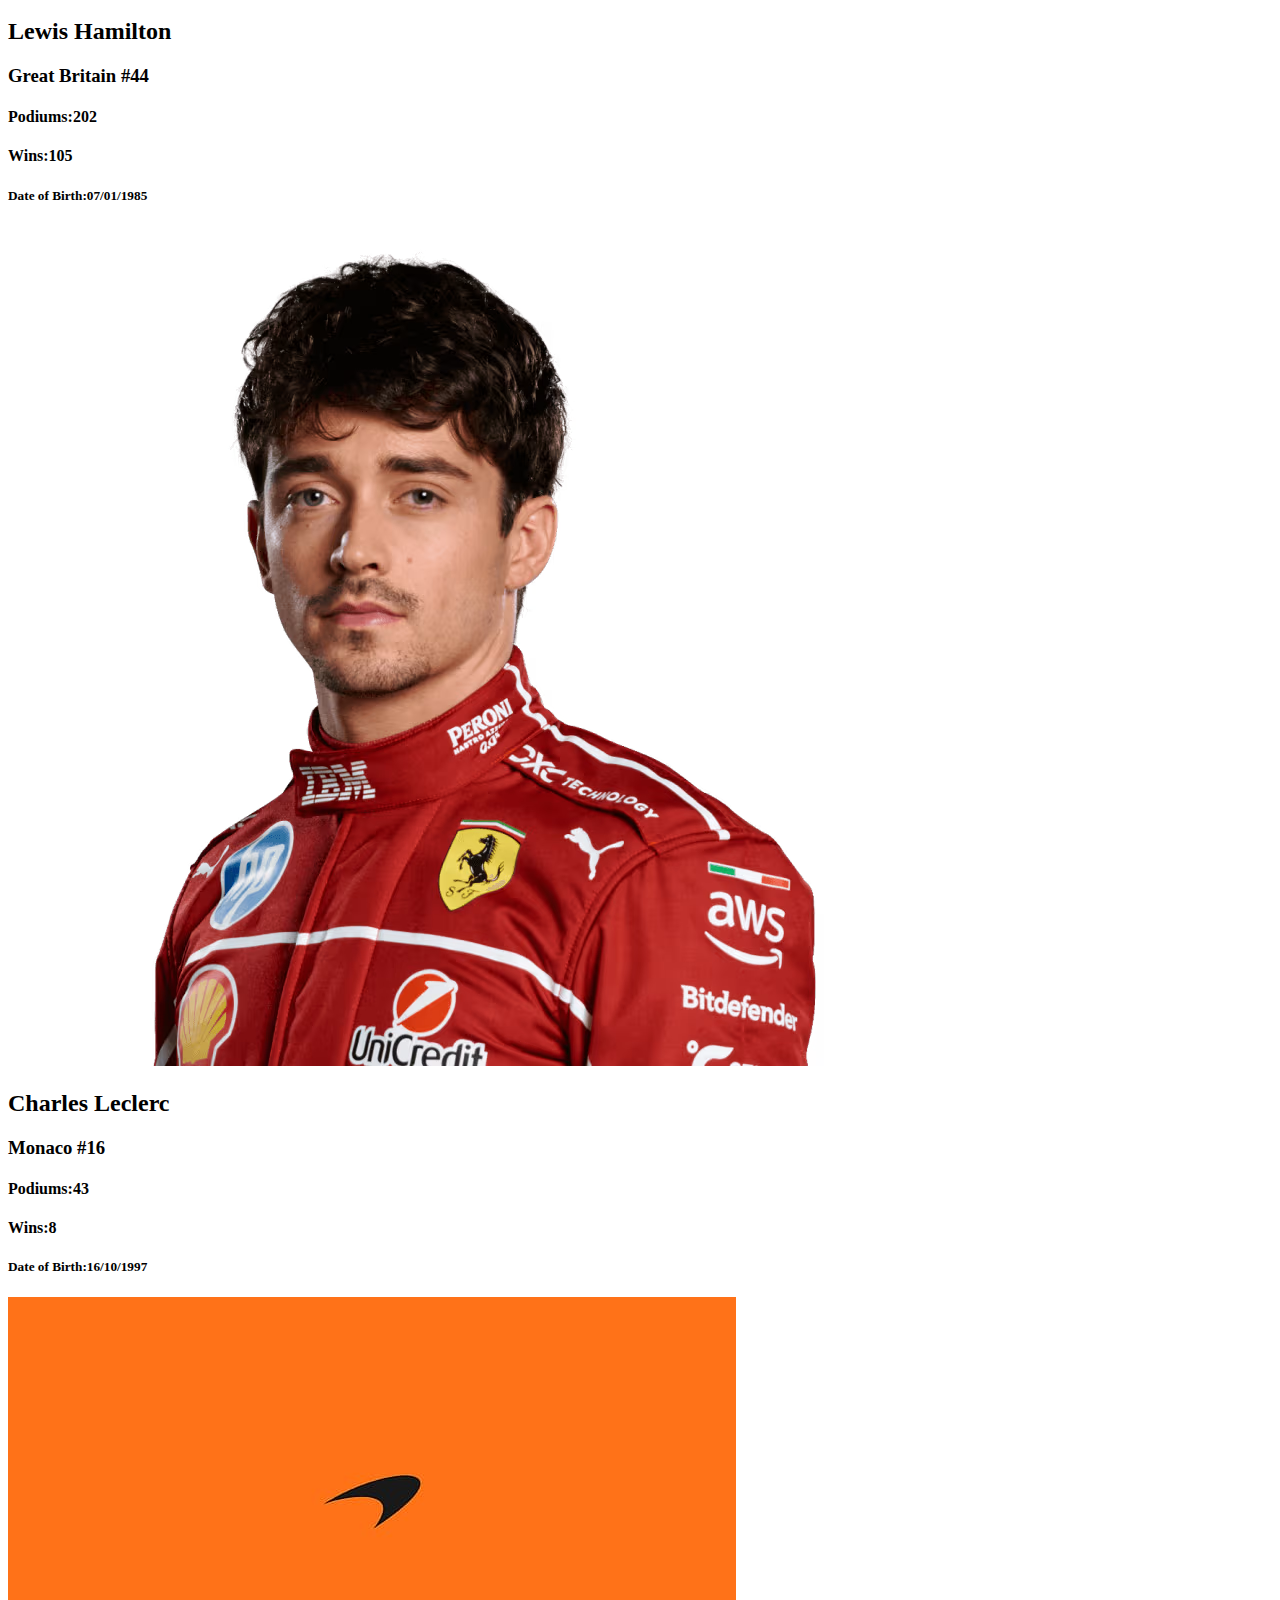
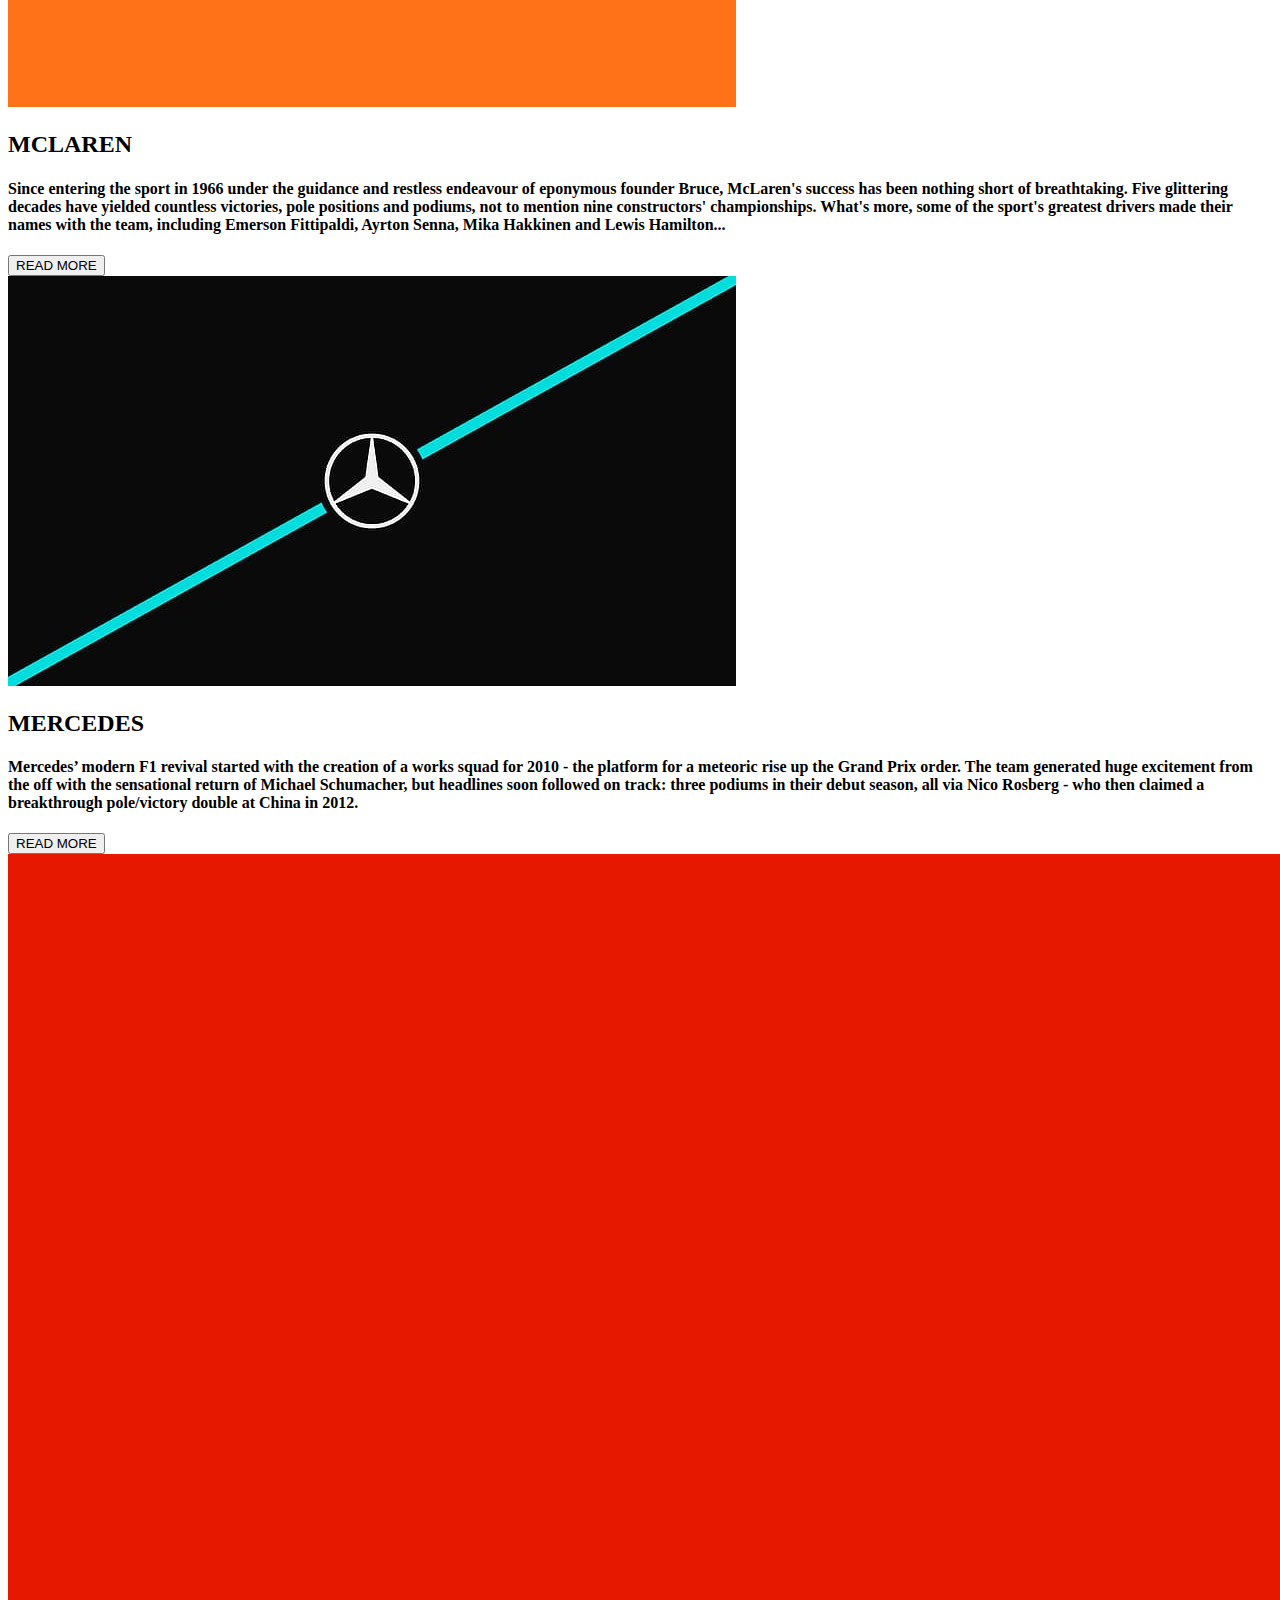
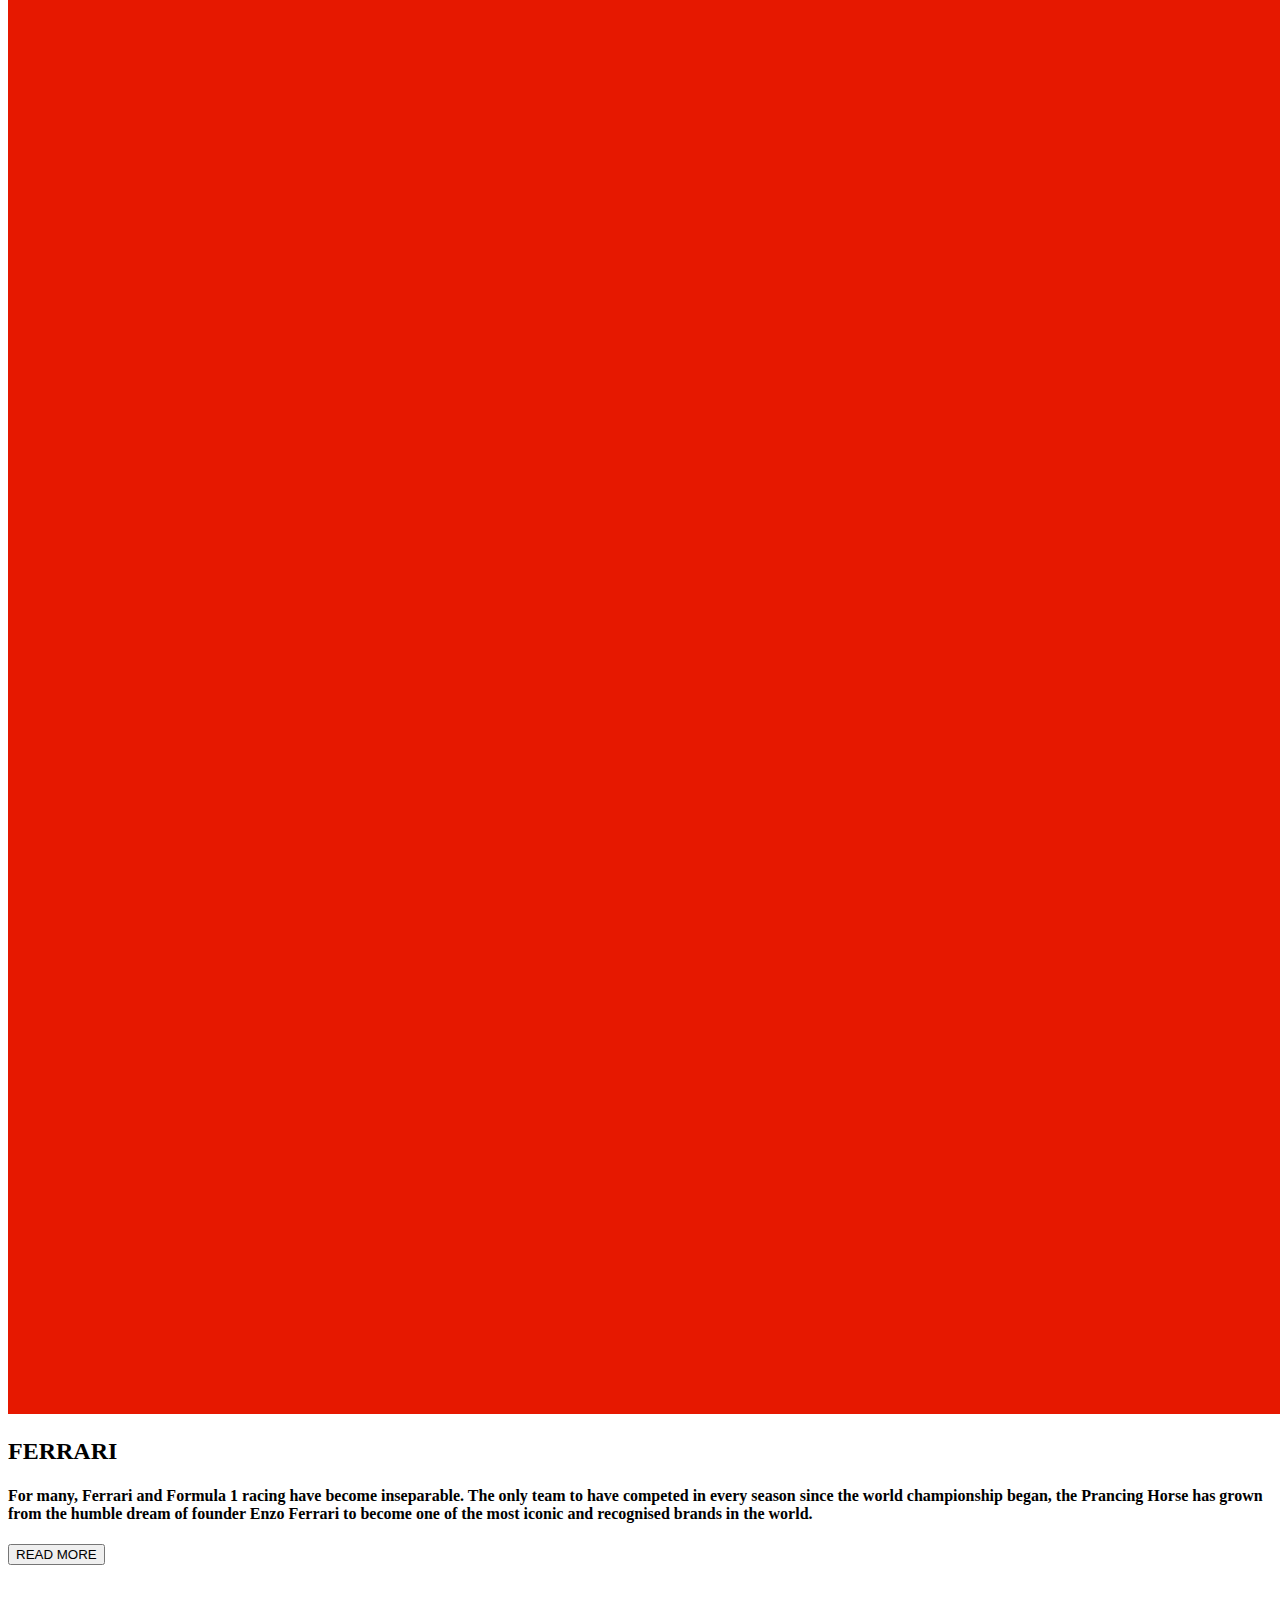
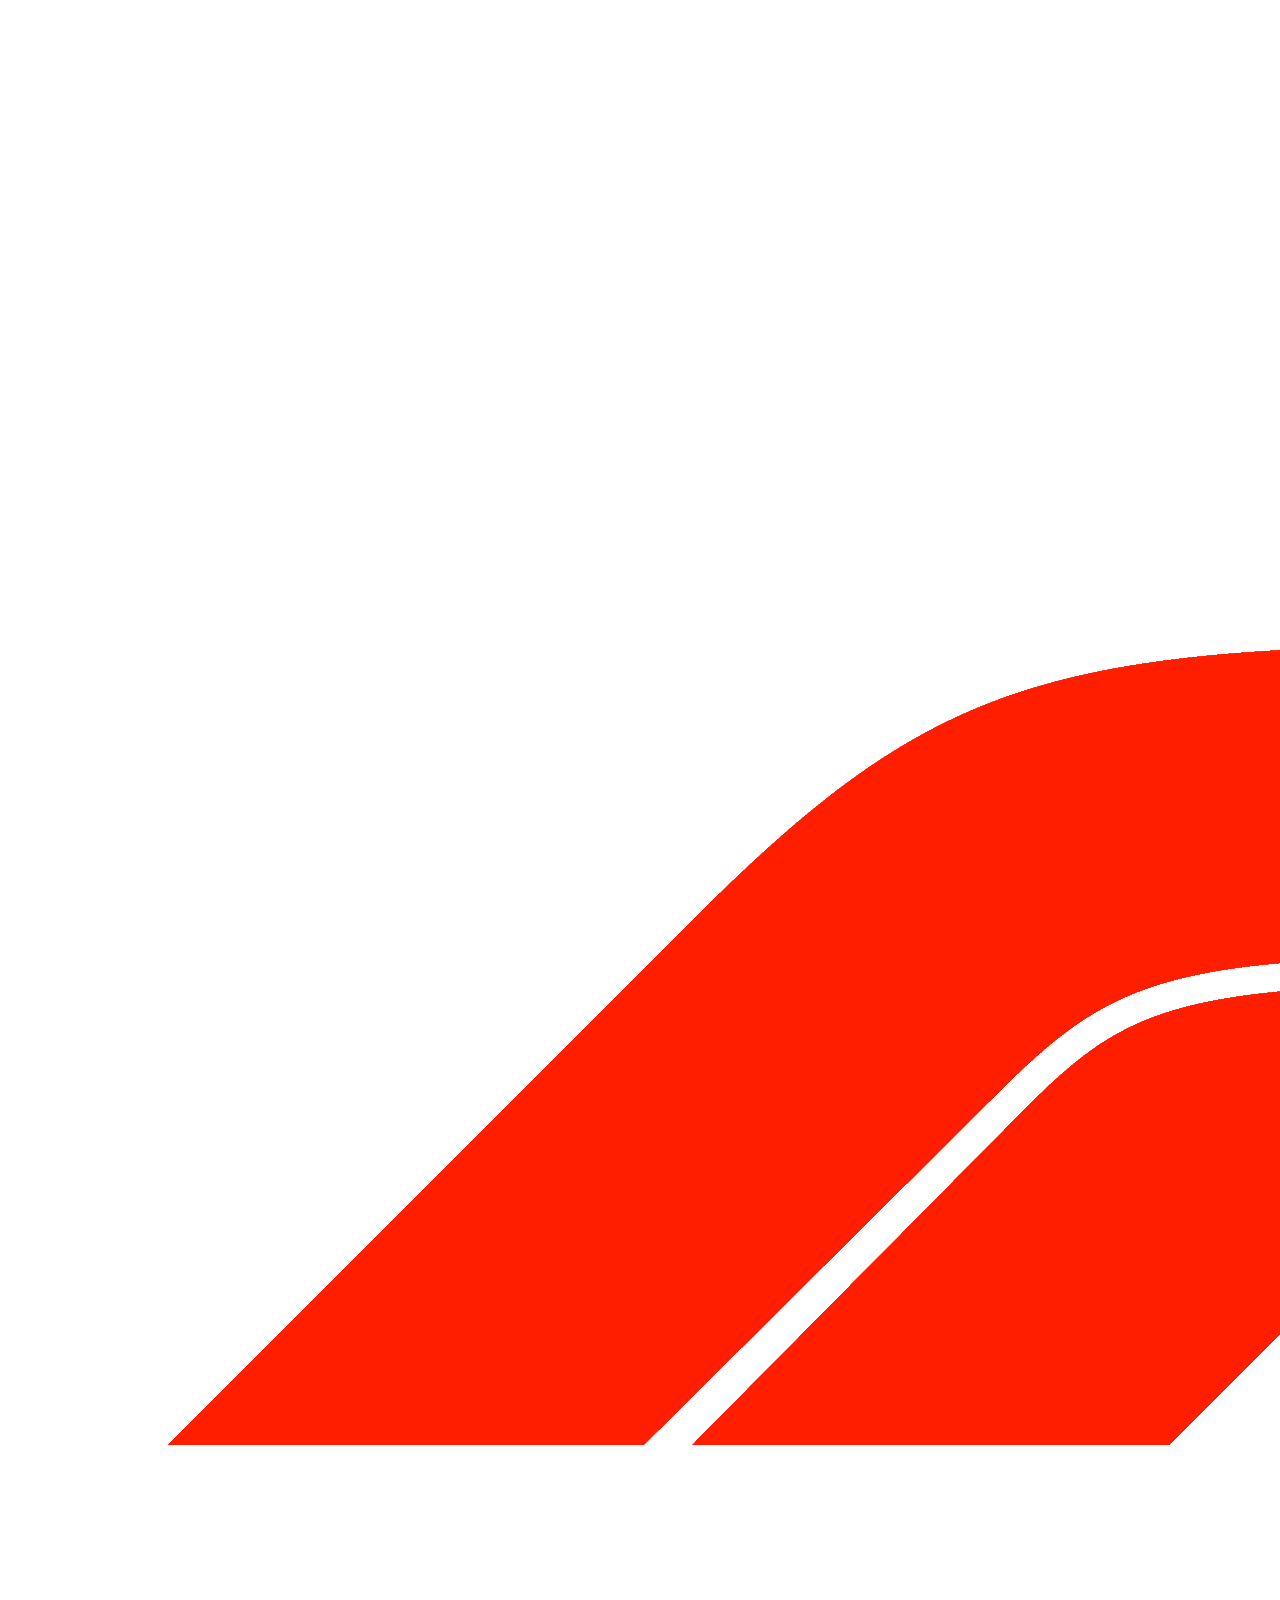
==== commit e2a75ef3: "Fixed about.html link issue" ====
--- a/about.html
+++ b/about.html
@@ -5,7 +5,7 @@
     <meta name="viewport" content="width=device-width, initial-scale=1.0">
     <title>About</title>
 </head>
-<link rel="stylesheet" href="about.css">
+<link rel="stylesheet" href="About.css">
 <body>
     
 <div class="section-one">
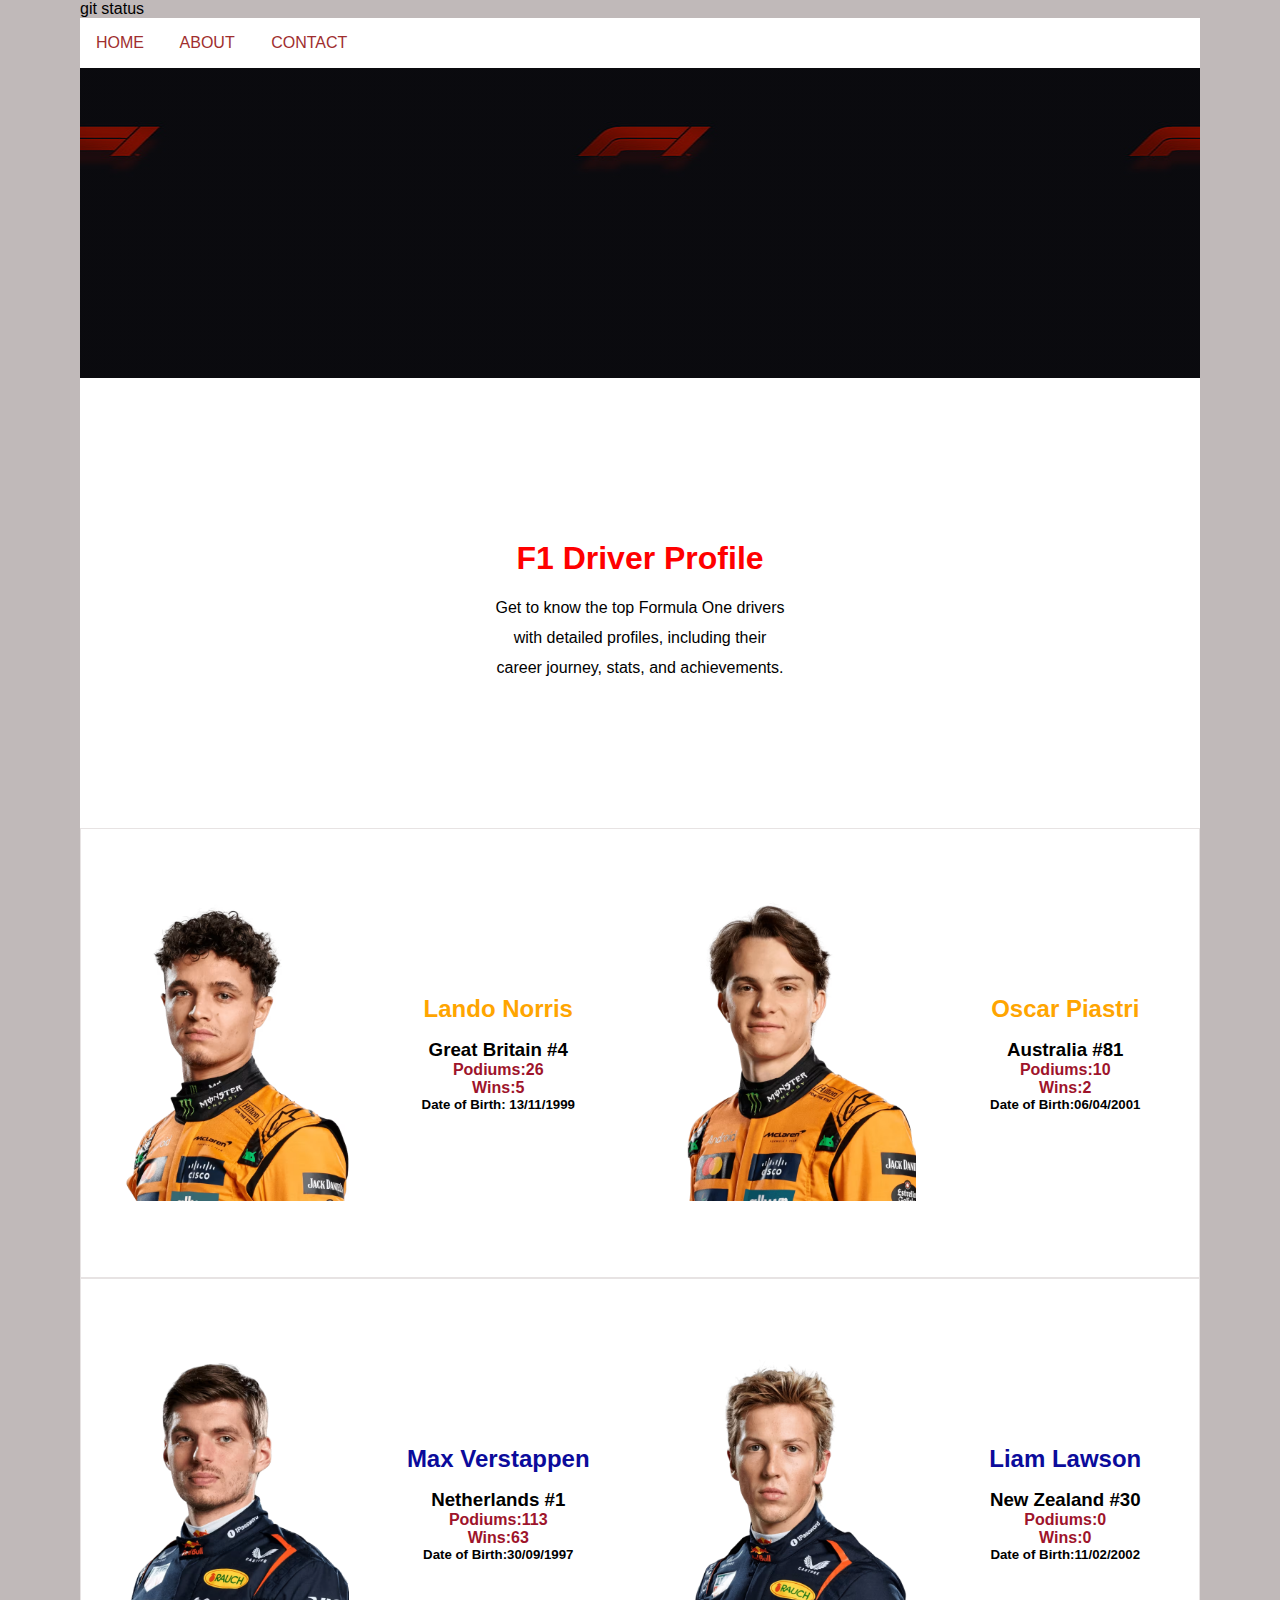
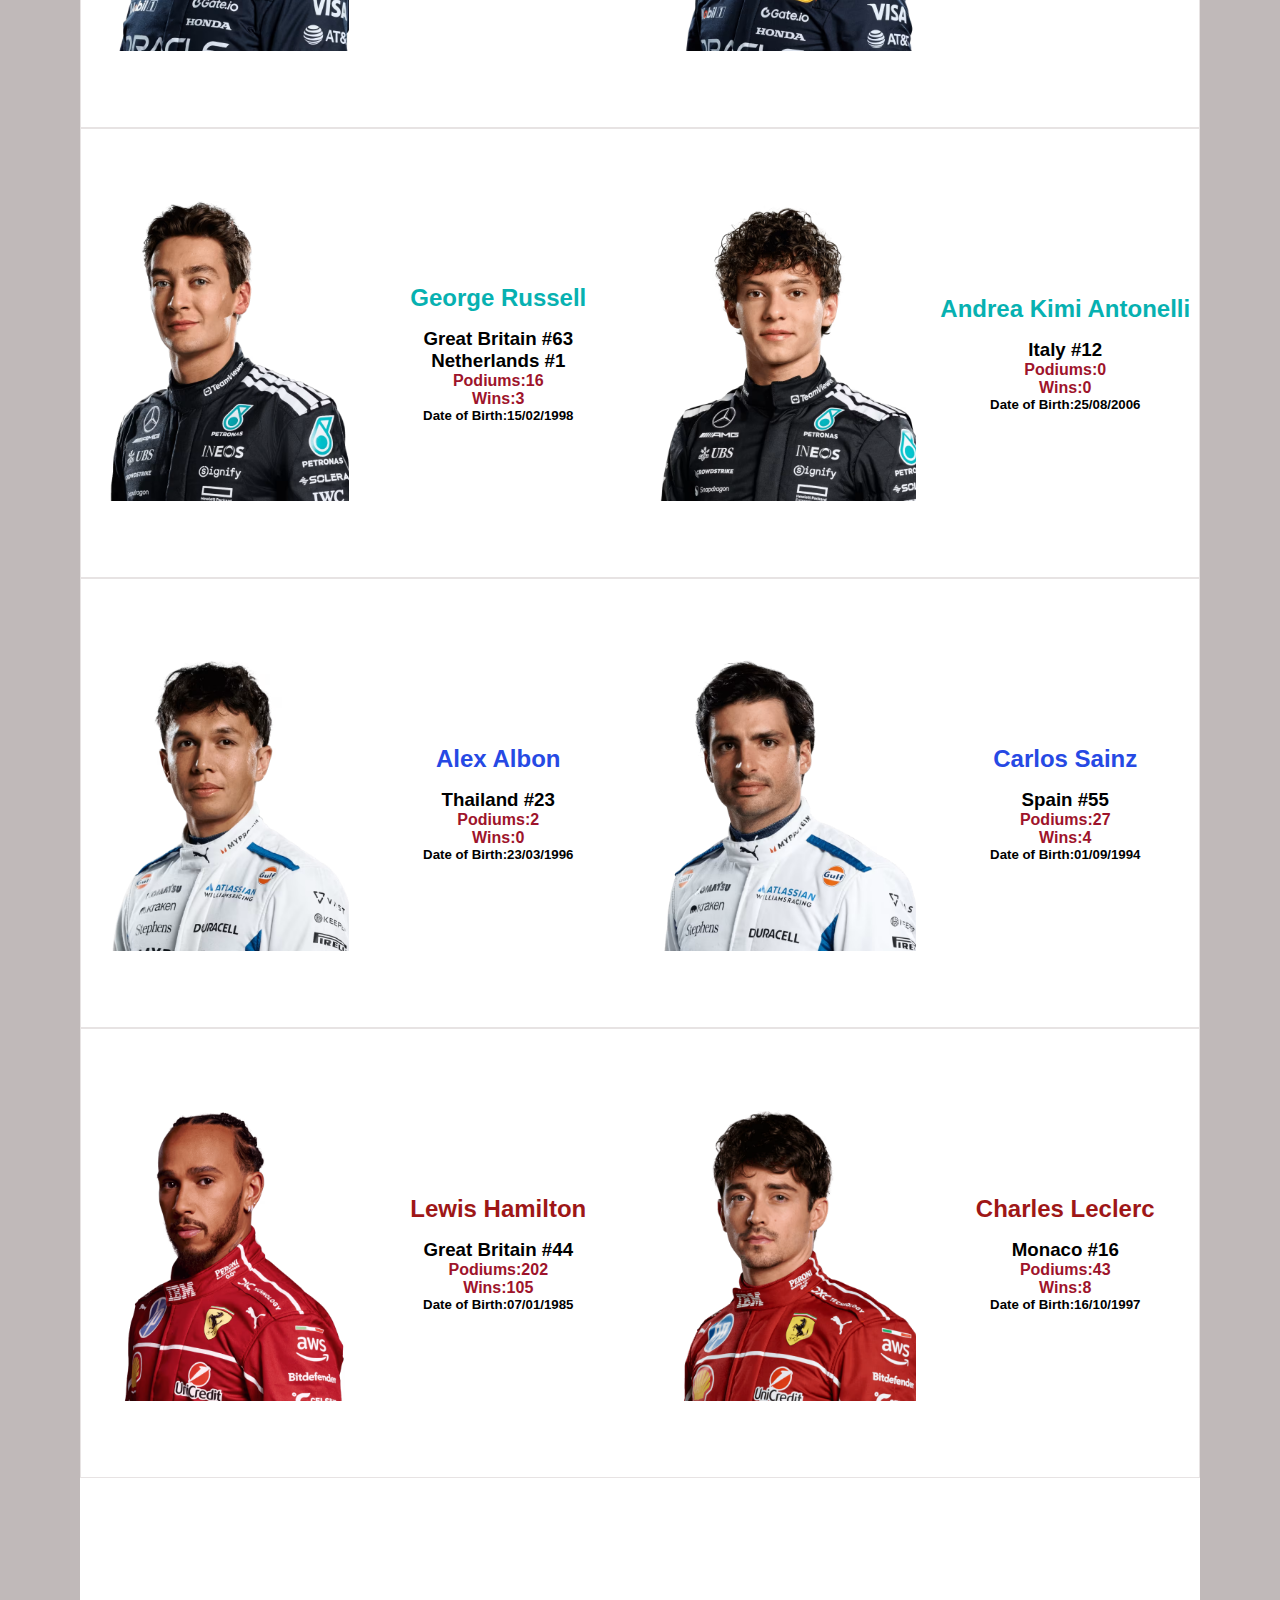
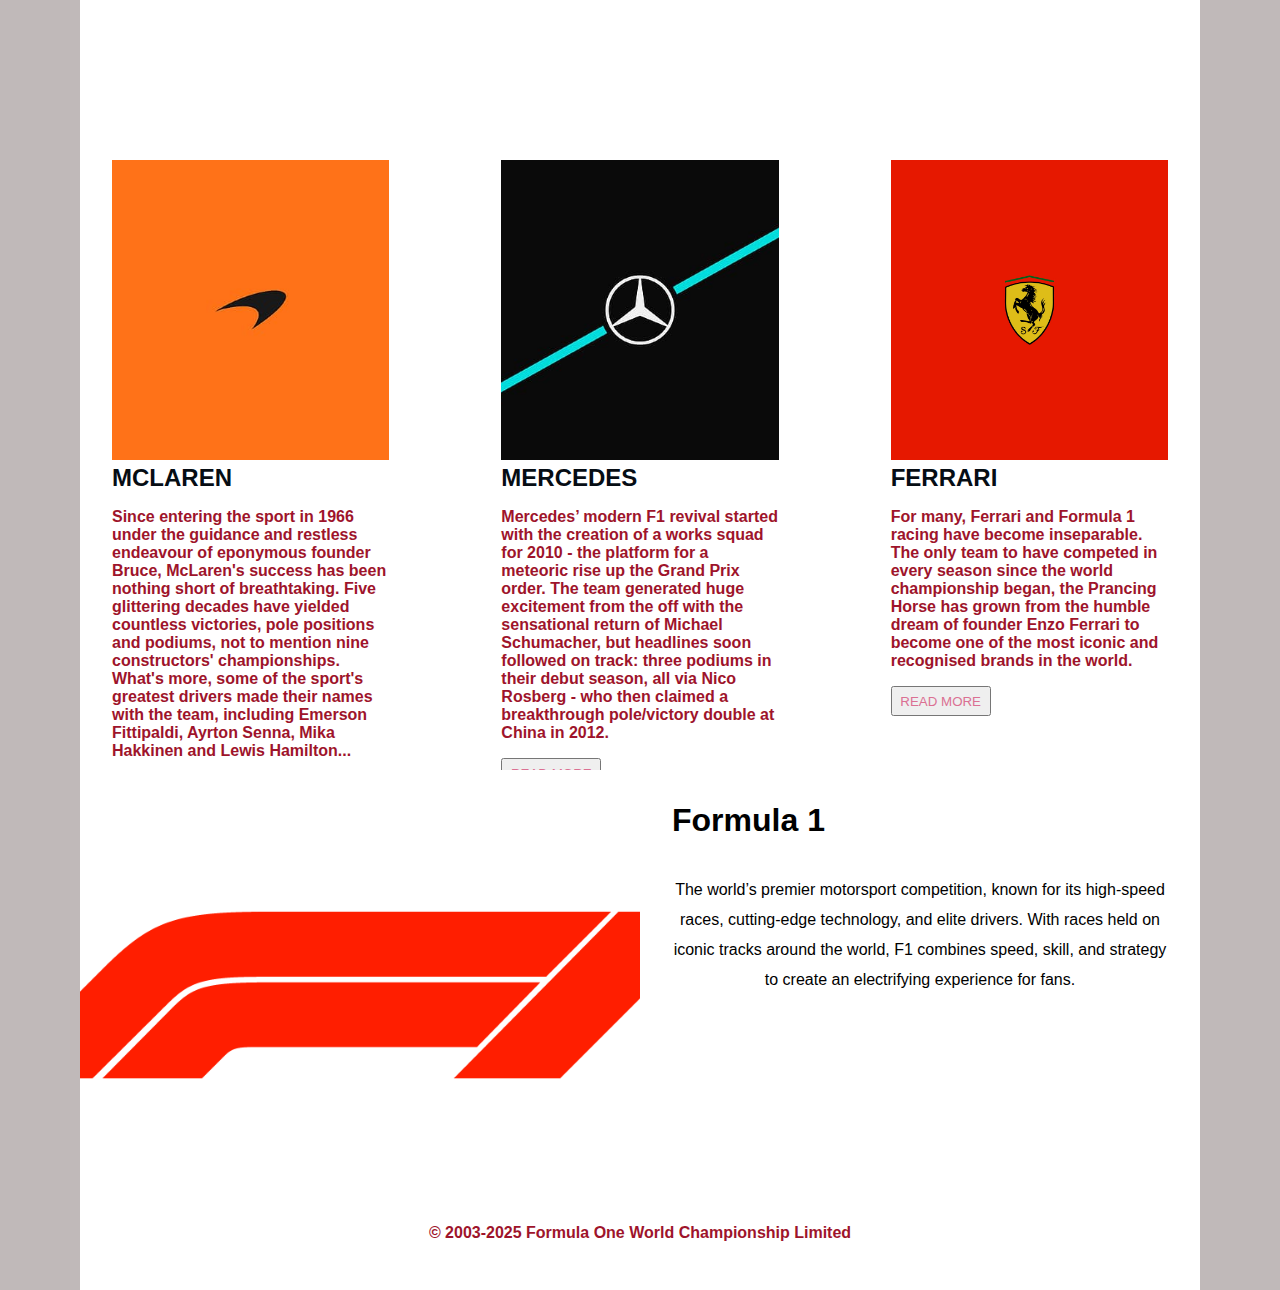
==== commit 52601a4e: "Fixed about.html" ====
--- a/about.html
+++ b/about.html
@@ -5,7 +5,8 @@
     <meta name="viewport" content="width=device-width, initial-scale=1.0">
     <title>About</title>
 </head>
-<link rel="stylesheet" href="About.css">
+<link rel="stylesheet" href="about.css">git status
+
 <body>
     
 <div class="section-one">
--- a/about.css
+++ b/about.css
@@ -0,0 +1,231 @@
+*{
+    margin: 0;
+    padding:0;
+    box-sizing: border-box;
+    font-family: sans-serif;
+}
+.section-one {
+width: 100%;
+height: 40vh;
+background-image: radial-gradient(rgba(0,0,0,0.5),rgba(0,0,0,0.5)),url('logogogo.jpg');
+background-position: center;
+object-fit: cover;
+background-attachment: fixed;
+
+
+
+}
+
+.header{
+    padding: 1rem;
+    background-color: rgb(248, 248, 248);
+    background-image: url(f1logo.png);
+}
+a{
+    color: rgb(160, 46, 46);
+    text-decoration: none;
+    padding-right: 2rem;
+ 
+}
+.f1{
+    font-size: xx-large;
+    color: red;
+    
+}
+
+.section-two{
+    width: 100%;
+    height: 50vh;
+    display: flex;
+    justify-content: center;
+    align-items: center;
+    gap: 1rem;
+background-color: white;
+    border: 1px solid rgb(231, 227, 227);
+}
+
+.About{
+    width: 100%;
+    height: 50vh;
+    display: flex;
+    justify-content: center;
+    align-items: center;
+    padding-top: 2rem;
+    background-color: rgb(255, 255, 255);
+}
+.box{
+    width: 300px;
+    text-align: center;
+ 
+
+ }
+ .fr{
+    color: rgb(158, 23, 23);
+ }
+ .wil{
+    color: rgb(38, 73, 228);
+ }
+ .mer{
+    color: rgb(7, 177, 177)
+ }
+ .rbc{
+    color: rgb(11, 11, 155);
+ }
+.mc{
+    color: orange;
+}
+
+
+
+h4{
+    color: rgb(158, 20, 43);
+}
+
+ h2{
+    padding-bottom: 1rem;
+    color: rgb(6, 13, 20) ;
+ }
+
+ h1{
+    padding-bottom: 1rem;
+ }
+
+
+ p{
+    padding-bottom: 1rem;
+    line-height: 30px;
+    text-align: center;
+  
+  
+ }
+
+ .s4{
+    width: 100%;
+    display: grid;
+    grid-template-columns: repeat(2,1fr);
+    grid-auto-rows: minmax(300px);
+    padding-top: 4rem;
+
+
+}
+
+.pic{
+    object-position: start ;
+}
+
+.box1{
+    
+    padding-top: 30rem;
+    
+}
+.desc-4{
+    padding-top: 20px;
+}
+button{
+    width: 100px;
+    height: 30px;
+    color: palevioletred;
+    margin-top: 1rem;
+}
+
+
+
+
+    body{
+        margin-left: 80px;
+        margin-right: 80px;
+       
+       background-color: rgb(192, 185, 185);
+      }
+
+
+.section-three{
+    width: 100%;
+    height: 50vh;
+    display: grid;
+    grid-template-columns: repeat(3,1fr);
+    grid-auto-rows: minmax(300px);
+    justify-content: center;
+   
+   
+    gap: 3rem;
+    background-color: rgb(255, 255, 255);
+   
+}
+.slider{
+    width: 100%;
+    height: 250px;
+    align-items: center;
+    background-color: white;
+   
+   background-image: url(bannerrr.jpg);
+    background-attachment: fixed;
+}
+.s4{
+    width: 100%;
+    display: grid;
+    grid-template-columns: repeat(2,1fr);
+    grid-auto-rows: minmax(300px);
+    padding-top: 12rem;
+    background-color: white;
+
+
+}
+.poster{
+   width: 100%;
+   height: 50vh;
+   background-color: white;
+}
+
+
+.pic{
+    object-position: start ;
+}
+
+.box1{
+    padding: 2rem;
+    
+}
+.desc-4{
+    padding-top: 20px;
+}
+
+img{
+    width: 100%;
+    height: 300px;
+    object-fit: cover;
+}
+.rights{
+    background-color: white;
+    justify-content: center;
+    text-align: center;
+    padding-bottom: 3rem;
+    color: grey;
+ }
+
+@media (max-width: 1025px) {
+    .section-two{
+        grid-template-columns: repeat(2, 1fr);
+
+    }
+    
+}
+
+@media (max-width:500px) {
+    .section-two{
+        grid-template-columns: repeat(1, 1fr);
+
+    }
+
+    .section-two{
+        grid-template-columns: (1,1fr);
+        padding: 1rem;
+    }
+    
+}
+
+
+
+
+
+
